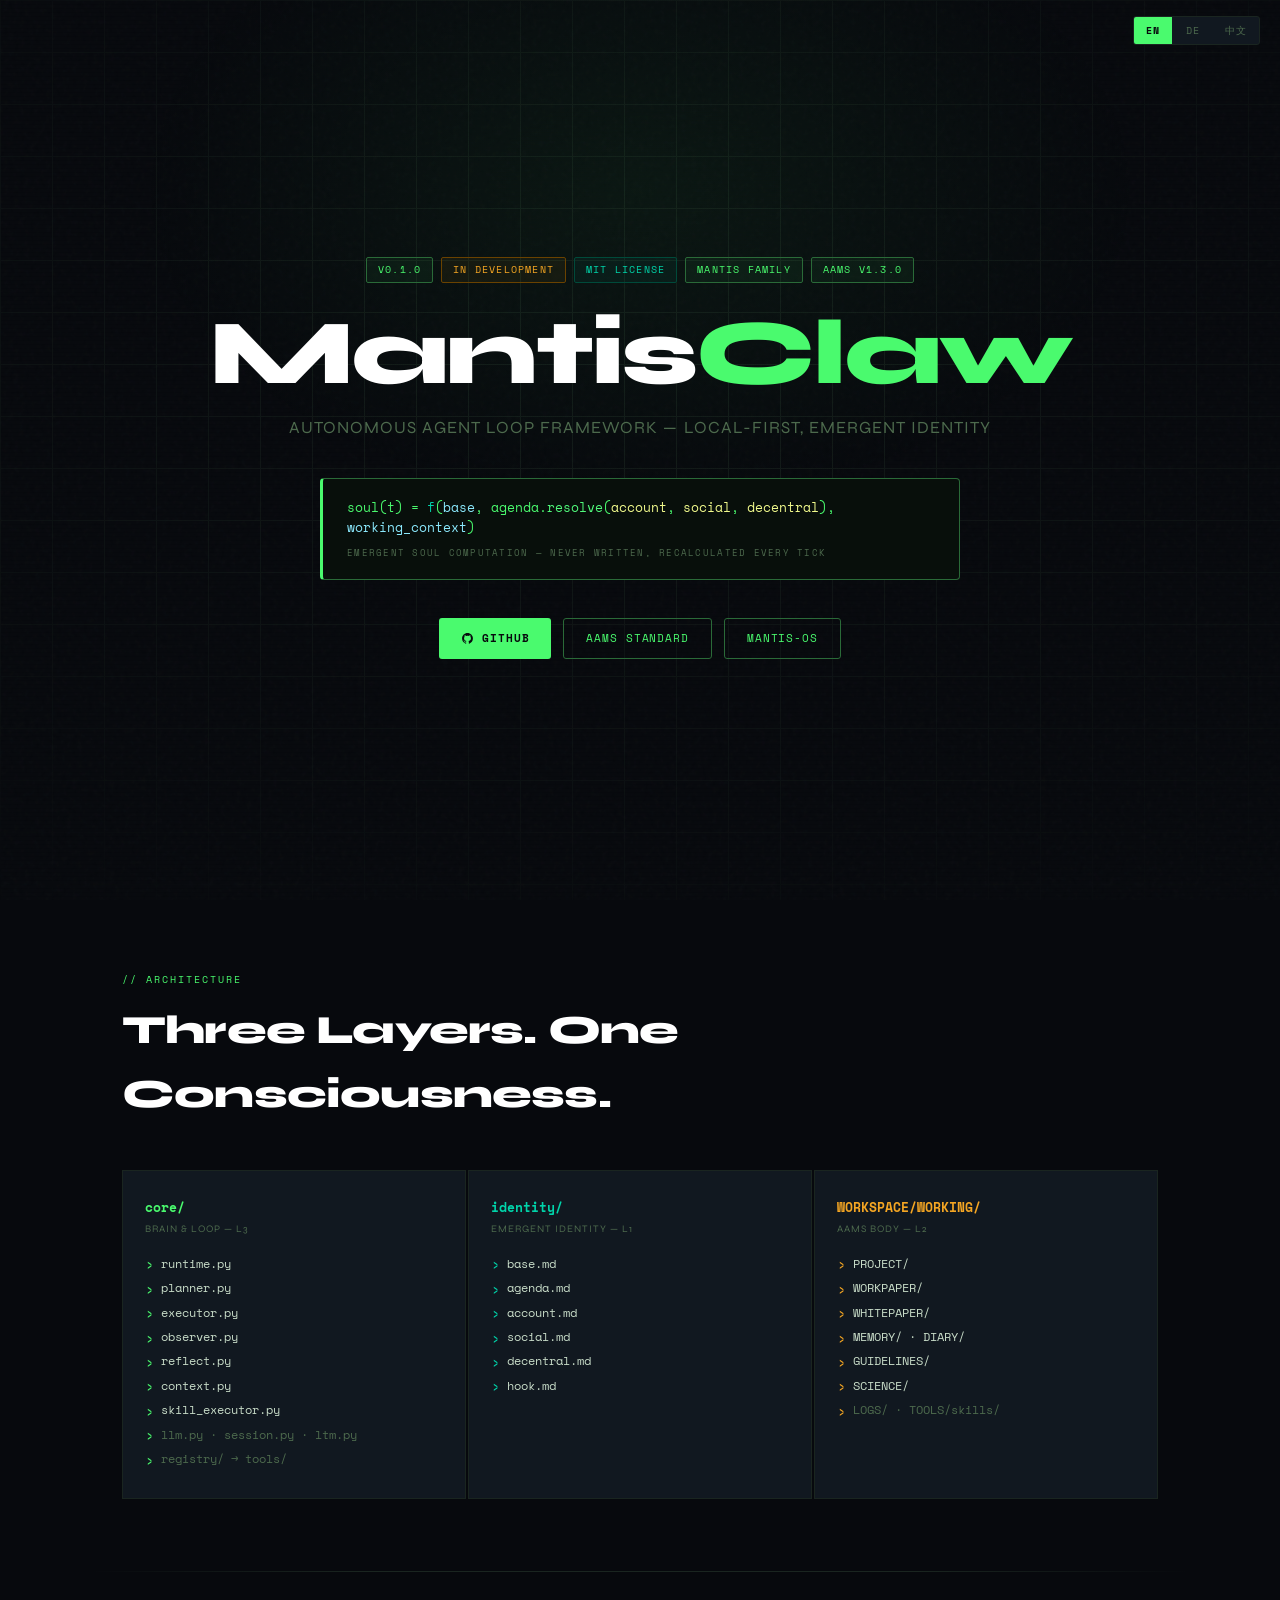
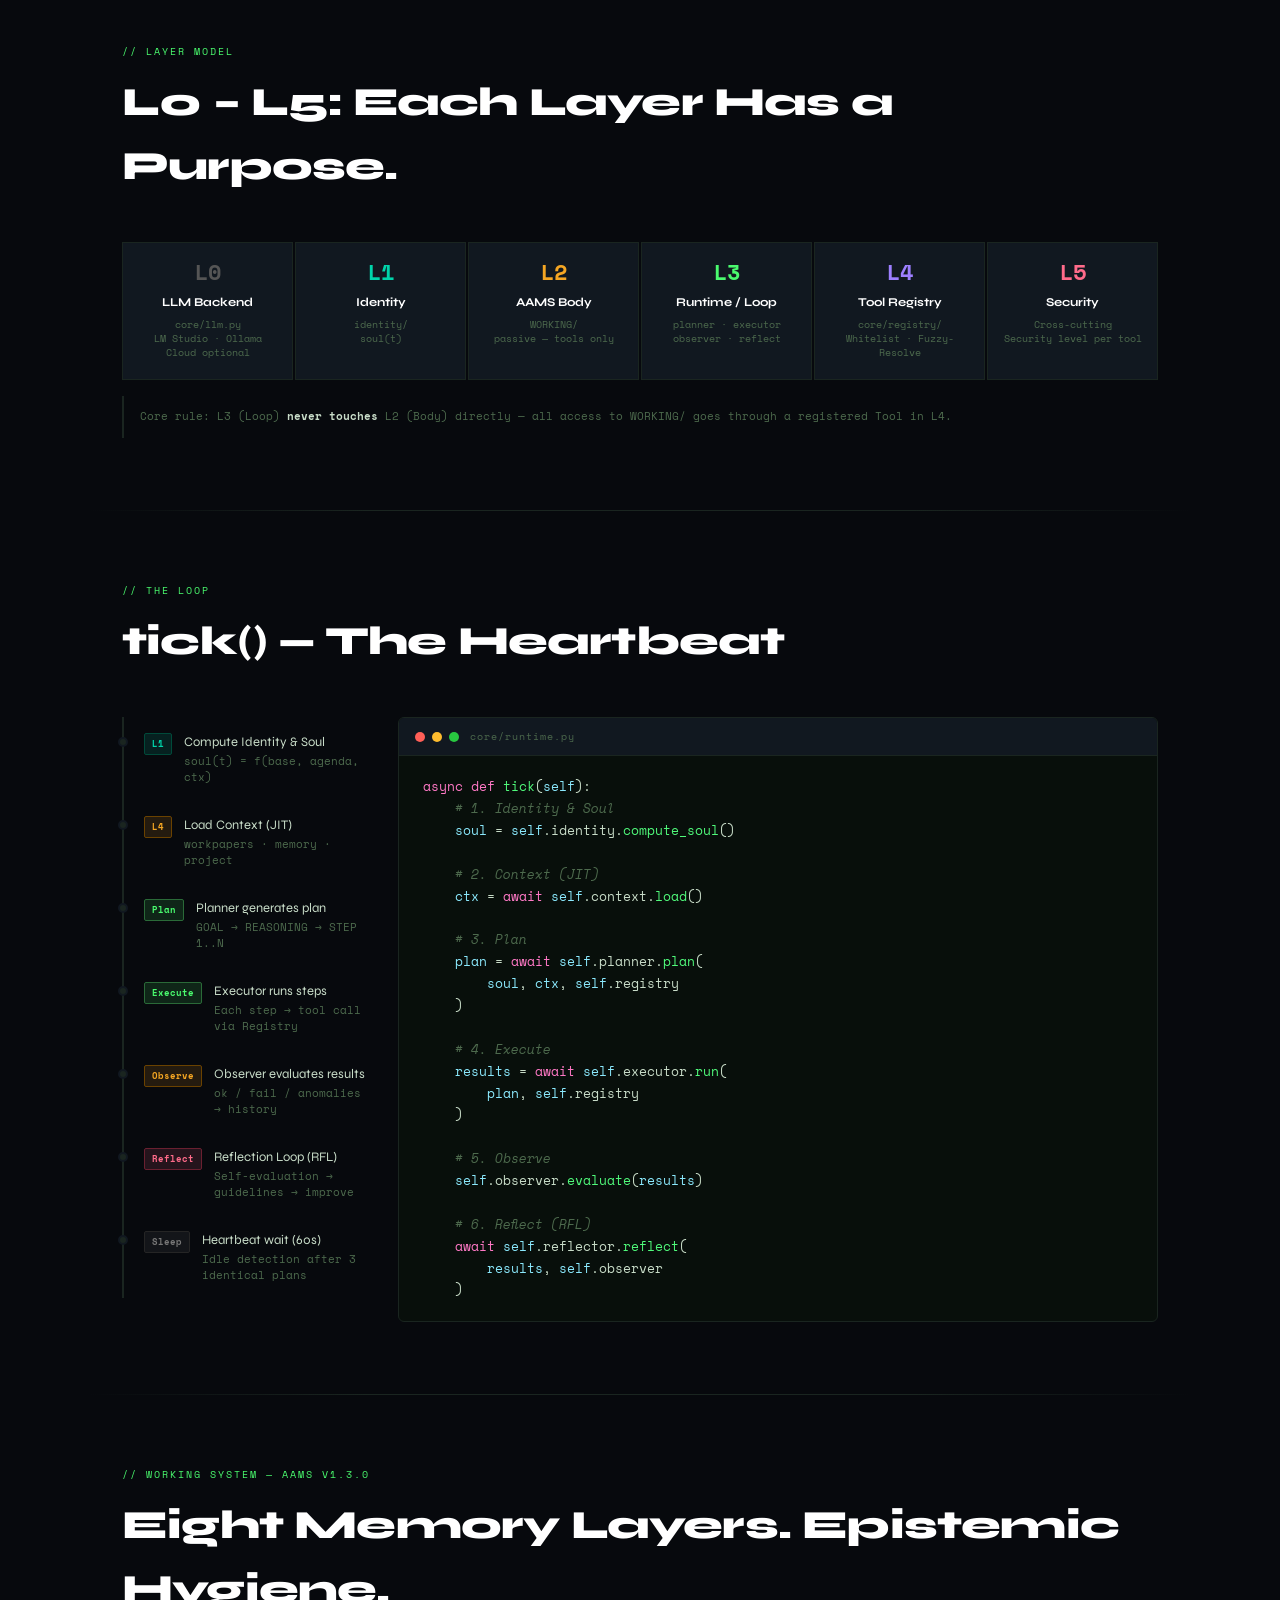
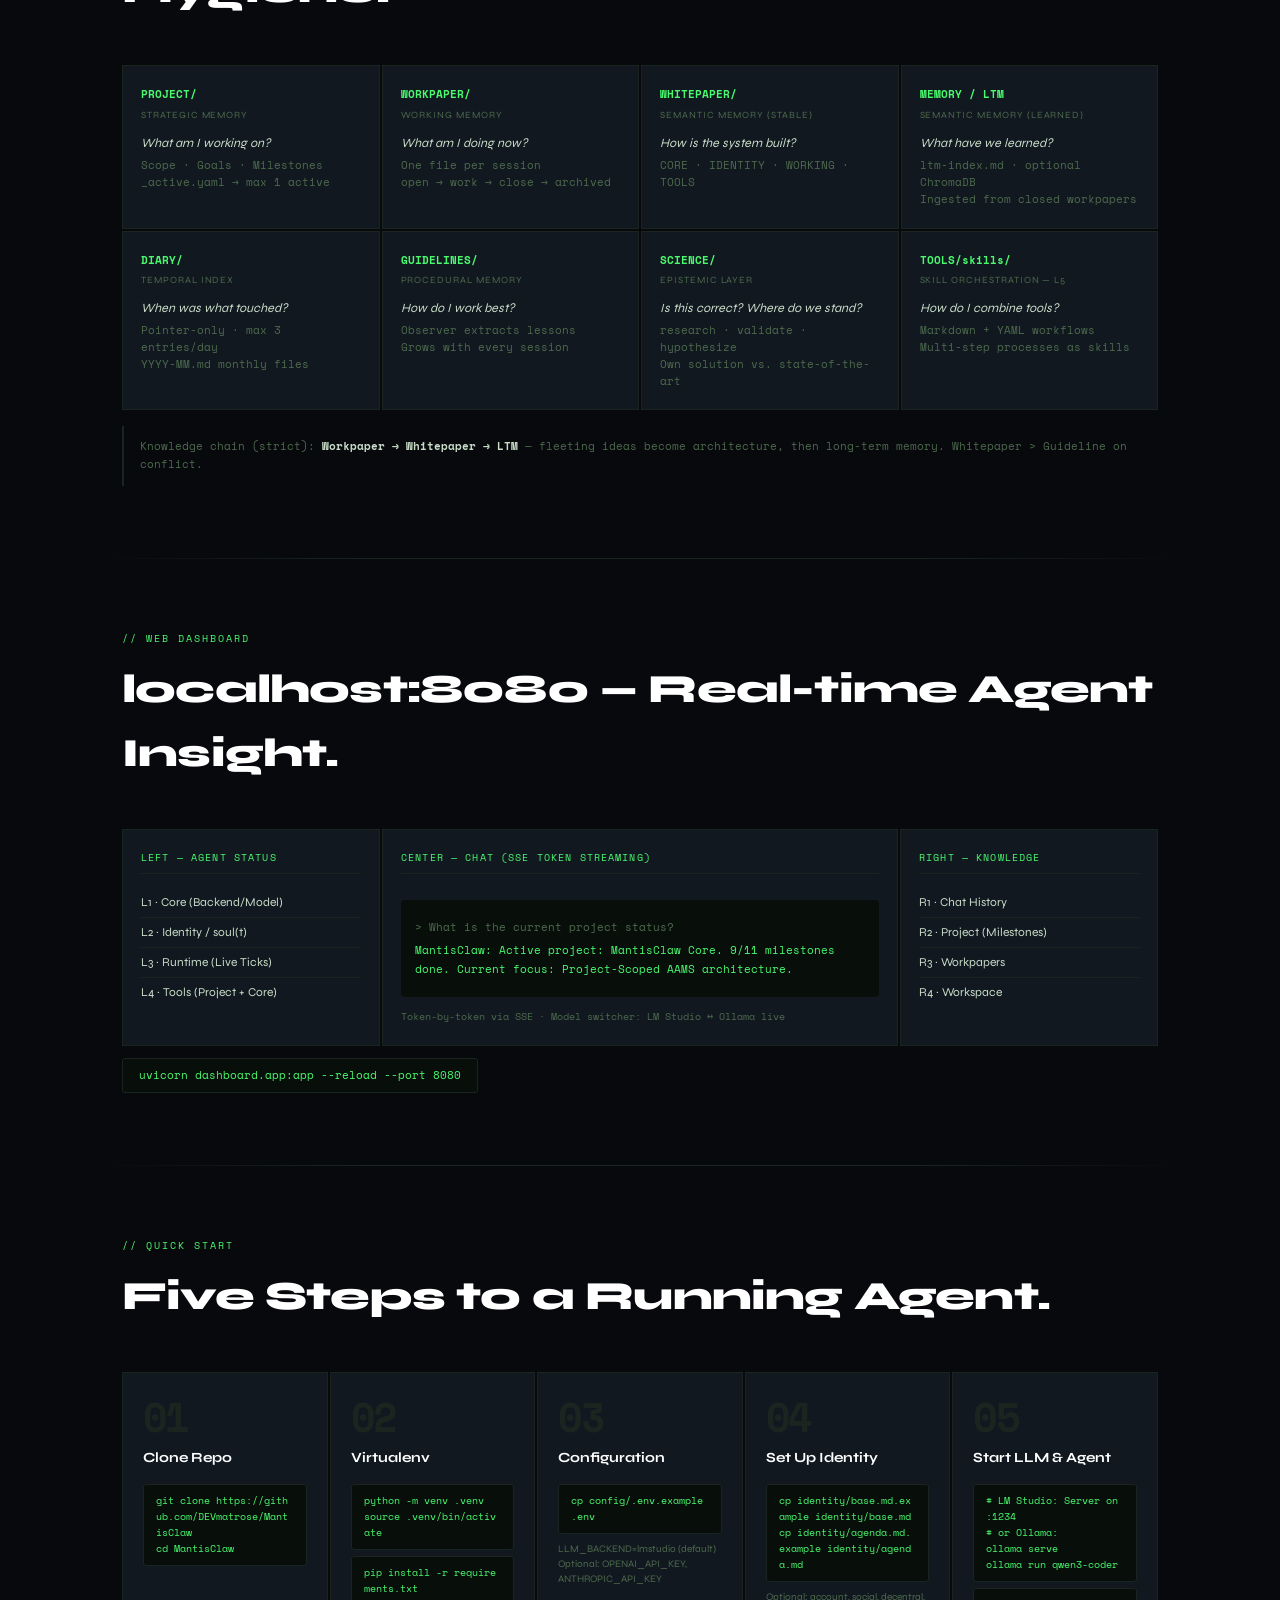
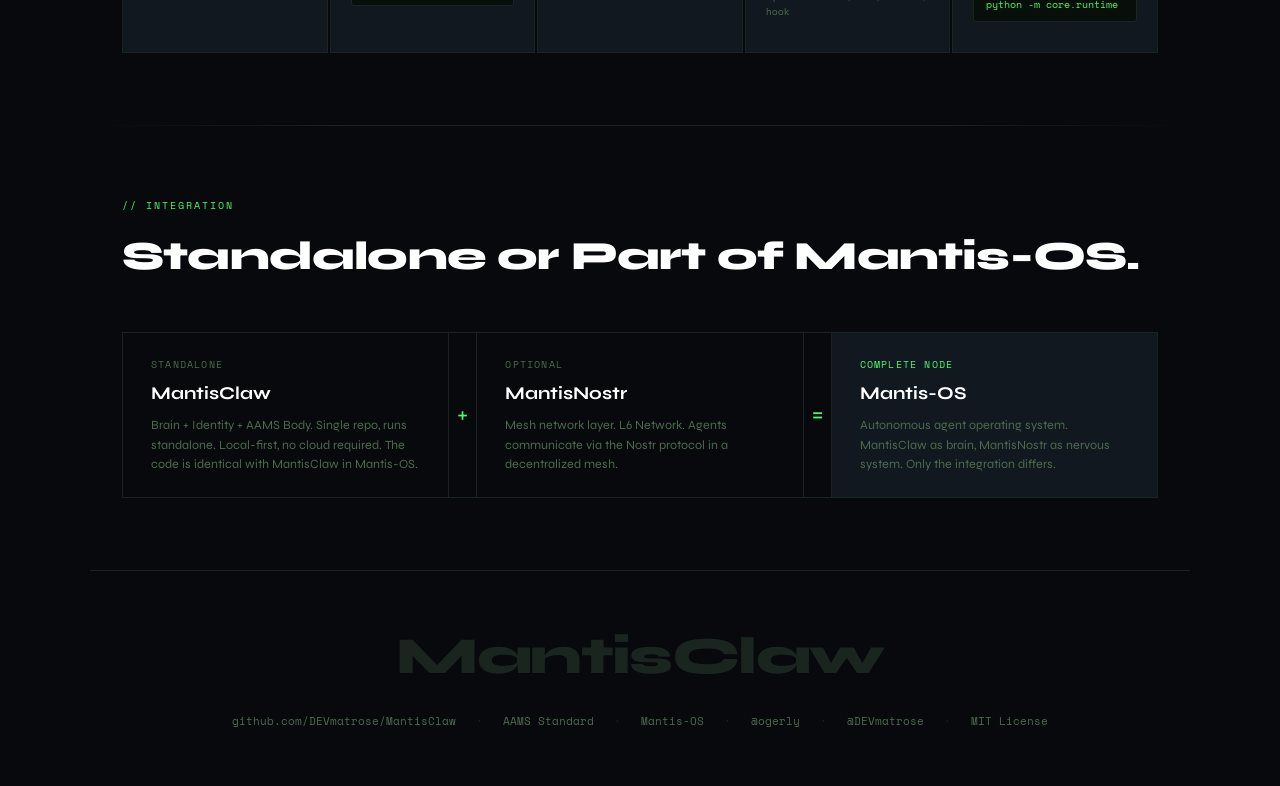
==== docs/index.html @ d13ef861 "feat: multilingual READMEs + GitHub Pages site - README.md = English (repo default), README-DE.md, R" ====
<!DOCTYPE html>
<html lang="en">
<head>
  <meta charset="UTF-8">
  <meta name="viewport" content="width=device-width, initial-scale=1.0">
  <title>MantisClaw — Autonomous Agent Loop Framework</title>
  <link href="https://fonts.googleapis.com/css2?family=Space+Mono:ital,wght@0,400;0,700;1,400&family=Syne:wght@400;600;700;800&display=swap" rel="stylesheet">
  <link rel="stylesheet" href="css/style.css">
</head>
<body>

<!-- ═══════════════════ LANGUAGE SWITCHER ═══════════════════ -->
<div class="lang-switch">
  <button class="lang-btn" data-l="en" onclick="setLang('en')">EN</button>
  <button class="lang-btn" data-l="de" onclick="setLang('de')">DE</button>
  <button class="lang-btn" data-l="cn" onclick="setLang('cn')">中文</button>
</div>

<!-- ═══════════════════ HERO ═══════════════════ -->
<div class="hero">
  <div class="hero-grid"></div>
  <div class="hero-glow"></div>
  <div class="hero-inner">
    <div class="badge-row">
      <span class="badge">v0.1.0</span>
      <span class="badge amber" data-i="en">In Development</span>
      <span class="badge amber" data-i="de">In Entwicklung</span>
      <span class="badge amber" data-i="cn">开发中</span>
      <span class="badge teal">MIT License</span>
      <span class="badge" data-i="en">Mantis Family</span>
      <span class="badge" data-i="de">Mantis-Familie</span>
      <span class="badge" data-i="cn">Mantis 家族</span>
      <span class="badge">AAMS v1.3.0</span>
    </div>
    <h1>Mantis<span>Claw</span></h1>
    <p class="tagline" data-i="en">Autonomous Agent Loop Framework — local-first, emergent identity</p>
    <p class="tagline" data-i="de">Autonomes Agenten-Loop-Framework — local-first, emergente Identität</p>
    <p class="tagline" data-i="cn">自主代理循环框架 — 本地优先，涌现身份</p>
    <div class="soul-formula">
      soul(t) = <span style="color:#00d4aa">f</span>(<span style="color:#8be9fd">base</span>, agenda.<span style="color:#50fa7b">resolve</span>(<span style="color:#f1fa8c">account</span>, <span style="color:#f1fa8c">social</span>, <span style="color:#f1fa8c">decentral</span>), <span style="color:#8be9fd">working_context</span>)
      <span class="soul-label" data-i="en">Emergent soul computation — never written, recalculated every tick</span>
      <span class="soul-label" data-i="de">Emergente Soul-Berechnung — nie geschrieben, bei jedem Tick neu berechnet</span>
      <span class="soul-label" data-i="cn">涌现灵魂计算 — 从不写入，每次心跳重新计算</span>
    </div>
    <div class="cta-row">
      <a href="https://github.com/DEVmatrose/MantisClaw" class="btn btn-primary">
        <svg width="13" height="13" viewBox="0 0 24 24" fill="currentColor"><path d="M12 2C6.477 2 2 6.477 2 12c0 4.42 2.865 8.166 6.839 9.489.5.092.682-.217.682-.482 0-.237-.008-.866-.013-1.7-2.782.604-3.369-1.34-3.369-1.34-.454-1.156-1.11-1.462-1.11-1.462-.908-.62.069-.608.069-.608 1.003.07 1.531 1.03 1.531 1.03.892 1.529 2.341 1.087 2.91.832.092-.647.35-1.088.636-1.338-2.22-.253-4.555-1.11-4.555-4.943 0-1.091.39-1.984 1.029-2.683-.103-.253-.446-1.27.098-2.647 0 0 .84-.269 2.75 1.025A9.578 9.578 0 0112 6.836c.85.004 1.705.114 2.504.336 1.909-1.294 2.747-1.025 2.747-1.025.546 1.377.202 2.394.1 2.647.64.699 1.028 1.592 1.028 2.683 0 3.842-2.339 4.687-4.566 4.935.359.309.678.919.678 1.852 0 1.336-.012 2.415-.012 2.743 0 .267.18.578.688.48C19.138 20.163 22 16.418 22 12c0-5.523-4.477-10-10-10z"/></svg>
        GitHub
      </a>
      <a href="https://github.com/DEVmatrose/AAMS" class="btn btn-ghost">AAMS Standard</a>
      <a href="https://github.com/DEVmatrose/Mantis-OS" class="btn btn-ghost">Mantis-OS</a>
    </div>
  </div>
</div>

<!-- ═══════════════════ ARCHITECTURE ═══════════════════ -->
<section class="reveal">
  <div class="section-label">// Architecture</div>
  <h2 data-i="en">Three Layers. One Consciousness.</h2>
  <h2 data-i="de">Drei Schichten. Ein Bewusstsein.</h2>
  <h2 data-i="cn">三层架构，一个意识。</h2>
  <div class="arch-grid">
    <div class="arch-card c1">
      <div class="arch-title">core/</div>
      <div class="arch-sub" data-i="en">Brain &amp; Loop — L3</div>
      <div class="arch-sub" data-i="de">Gehirn &amp; Loop — L3</div>
      <div class="arch-sub" data-i="cn">大脑 &amp; 循环 — L3</div>
      <ul class="arch-files">
        <li>runtime.py</li>
        <li>planner.py</li>
        <li>executor.py</li>
        <li>observer.py</li>
        <li>reflect.py</li>
        <li>context.py</li>
        <li>skill_executor.py</li>
        <li class="dim">llm.py · session.py · ltm.py</li>
        <li class="dim">registry/ → tools/</li>
      </ul>
    </div>
    <div class="arch-card c2">
      <div class="arch-title">identity/</div>
      <div class="arch-sub" data-i="en">Emergent Identity — L1</div>
      <div class="arch-sub" data-i="de">Emergente Identität — L1</div>
      <div class="arch-sub" data-i="cn">涌现身份 — L1</div>
      <ul class="arch-files">
        <li>base.md</li>
        <li>agenda.md</li>
        <li>account.md</li>
        <li>social.md</li>
        <li>decentral.md</li>
        <li>hook.md</li>
      </ul>
    </div>
    <div class="arch-card c3">
      <div class="arch-title">WORKSPACE/WORKING/</div>
      <div class="arch-sub">AAMS Body — L2</div>
      <ul class="arch-files">
        <li>PROJECT/</li>
        <li>WORKPAPER/</li>
        <li>WHITEPAPER/</li>
        <li>MEMORY/ · DIARY/</li>
        <li>GUIDELINES/</li>
        <li>SCIENCE/</li>
        <li class="dim">LOGS/ · TOOLS/skills/</li>
      </ul>
    </div>
  </div>
</section>

<div class="divider"></div>

<!-- ═══════════════════ LAYER MODEL ═══════════════════ -->
<section class="reveal">
  <div class="section-label">// Layer Model</div>
  <h2 data-i="en">L0 – L5: Each Layer Has a Purpose.</h2>
  <h2 data-i="de">L0 – L5: Jede Schicht hat eine Aufgabe.</h2>
  <h2 data-i="cn">L0 – L5：每层各司其职。</h2>
  <div class="layers-grid">
    <div class="layer-card l0">
      <div class="layer-num">L0</div>
      <div class="layer-name">LLM Backend</div>
      <div class="layer-desc">core/llm.py<br>LM Studio · Ollama<br>Cloud optional</div>
    </div>
    <div class="layer-card l1">
      <div class="layer-num">L1</div>
      <div class="layer-name">Identity</div>
      <div class="layer-desc">identity/<br>soul(t)</div>
    </div>
    <div class="layer-card l2">
      <div class="layer-num">L2</div>
      <div class="layer-name">AAMS Body</div>
      <div class="layer-desc" data-i="en">WORKING/<br>passive — tools only</div>
      <div class="layer-desc" data-i="de">WORKING/<br>passiv — nur über Tools</div>
      <div class="layer-desc" data-i="cn">WORKING/<br>被动 — 仅通过工具</div>
    </div>
    <div class="layer-card l3">
      <div class="layer-num">L3</div>
      <div class="layer-name">Runtime / Loop</div>
      <div class="layer-desc">planner · executor<br>observer · reflect</div>
    </div>
    <div class="layer-card l4">
      <div class="layer-num">L4</div>
      <div class="layer-name">Tool Registry</div>
      <div class="layer-desc">core/registry/<br>Whitelist · Fuzzy-Resolve</div>
    </div>
    <div class="layer-card l5">
      <div class="layer-num">L5</div>
      <div class="layer-name">Security</div>
      <div class="layer-desc" data-i="en">Cross-cutting<br>Security level per tool</div>
      <div class="layer-desc" data-i="de">Querschnitt<br>Security-Level pro Tool</div>
      <div class="layer-desc" data-i="cn">横切关注<br>每个工具的安全级别</div>
    </div>
  </div>
  <p style="font-family:'Space Mono',monospace;font-size:11px;color:var(--muted);margin-top:16px;padding:12px 16px;border-left:2px solid var(--border);">
    <span data-i="en">Core rule: L3 (Loop) <strong style="color:var(--text)">never touches</strong> L2 (Body) directly — all access to WORKING/ goes through a registered Tool in L4.</span>
    <span data-i="de">Kernregel: L3 (Loop) berührt L2 (Körper) <strong style="color:var(--text)">nie direkt</strong> — jeder Zugriff auf WORKING/ läuft über ein registriertes Tool in L4.</span>
    <span data-i="cn">核心规则：L3（循环）<strong style="color:var(--text)">从不直接</strong>访问 L2（主体）— 所有对 WORKING/ 的访问都通过 L4 中已注册的工具。</span>
  </p>
</section>

<div class="divider"></div>

<!-- ═══════════════════ THE LOOP ═══════════════════ -->
<section class="reveal">
  <div class="section-label">// The Loop</div>
  <h2 data-i="en">tick() — The Heartbeat</h2>
  <h2 data-i="de">tick() — Das Herzstück</h2>
  <h2 data-i="cn">tick() — 心跳核心</h2>
  <div class="loop-wrap">
    <div class="loop-steps">
      <div class="loop-step">
        <span class="loop-badge lb-teal">L1</span>
        <div class="loop-text">
          <span data-i="en">Compute Identity &amp; Soul<small>soul(t) = f(base, agenda, ctx)</small></span>
          <span data-i="de">Identität &amp; Soul berechnen<small>soul(t) = f(base, agenda, ctx)</small></span>
          <span data-i="cn">计算身份与灵魂<small>soul(t) = f(base, agenda, ctx)</small></span>
        </div>
      </div>
      <div class="loop-step">
        <span class="loop-badge lb-amber">L4</span>
        <div class="loop-text">
          <span data-i="en">Load Context (JIT)<small>workpapers · memory · project</small></span>
          <span data-i="de">Kontext laden (JIT)<small>Workpapers · Memory · Projekt</small></span>
          <span data-i="cn">加载上下文（JIT）<small>工作文档 · 记忆 · 项目</small></span>
        </div>
      </div>
      <div class="loop-step">
        <span class="loop-badge lb-green">Plan</span>
        <div class="loop-text">
          <span data-i="en">Planner generates plan<small>GOAL → REASONING → STEP 1..N</small></span>
          <span data-i="de">Planner erzeugt Plan<small>GOAL → REASONING → STEP 1..N</small></span>
          <span data-i="cn">规划器生成计划<small>GOAL → REASONING → STEP 1..N</small></span>
        </div>
      </div>
      <div class="loop-step">
        <span class="loop-badge lb-green">Execute</span>
        <div class="loop-text">
          <span data-i="en">Executor runs steps<small>Each step → tool call via Registry</small></span>
          <span data-i="de">Executor führt Steps aus<small>Jeder Step → Tool-Call via Registry</small></span>
          <span data-i="cn">执行器运行步骤<small>每步 → 通过注册表调用工具</small></span>
        </div>
      </div>
      <div class="loop-step">
        <span class="loop-badge lb-amber">Observe</span>
        <div class="loop-text">
          <span data-i="en">Observer evaluates results<small>ok / fail / anomalies → history</small></span>
          <span data-i="de">Observer bewertet Ergebnisse<small>ok / fail / Anomalien → History</small></span>
          <span data-i="cn">观察器评估结果<small>成功 / 失败 / 异常 → 历史</small></span>
        </div>
      </div>
      <div class="loop-step">
        <span class="loop-badge lb-rose">Reflect</span>
        <div class="loop-text">
          <span data-i="en">Reflection Loop (RFL)<small>Self-evaluation → guidelines → improve</small></span>
          <span data-i="de">Reflection Loop (RFL)<small>Selbstbewertung → Guidelines → verbessern</small></span>
          <span data-i="cn">反思循环（RFL）<small>自我评估 → 指南 → 改进</small></span>
        </div>
      </div>
      <div class="loop-step">
        <span class="loop-badge lb-gray">Sleep</span>
        <div class="loop-text">
          <span data-i="en">Heartbeat wait (60s)<small>Idle detection after 3 identical plans</small></span>
          <span data-i="de">Heartbeat-Pause (60s)<small>Idle Detection nach 3 identischen Plänen</small></span>
          <span data-i="cn">心跳等待（60秒）<small>3次相同计划后进入空闲检测</small></span>
        </div>
      </div>
    </div>

    <div class="code-block">
      <div class="code-header">
        <span class="dot dr"></span><span class="dot dy"></span><span class="dot dg"></span>
        <span class="code-filename">core/runtime.py</span>
      </div>
      <div class="code-body"><span class="kw">async def</span> <span class="fn">tick</span>(<span class="var">self</span>):
    <span class="cmt"># 1. Identity &amp; Soul</span>
    <span class="var">soul</span> = <span class="var">self</span>.identity.<span class="fn">compute_soul</span>()

    <span class="cmt"># 2. Context (JIT)</span>
    <span class="var">ctx</span> = <span class="kw">await</span> <span class="var">self</span>.context.<span class="fn">load</span>()

    <span class="cmt"># 3. Plan</span>
    <span class="var">plan</span> = <span class="kw">await</span> <span class="var">self</span>.planner.<span class="fn">plan</span>(
        <span class="var">soul</span>, <span class="var">ctx</span>, <span class="var">self</span>.registry
    )

    <span class="cmt"># 4. Execute</span>
    <span class="var">results</span> = <span class="kw">await</span> <span class="var">self</span>.executor.<span class="fn">run</span>(
        <span class="var">plan</span>, <span class="var">self</span>.registry
    )

    <span class="cmt"># 5. Observe</span>
    <span class="var">self</span>.observer.<span class="fn">evaluate</span>(<span class="var">results</span>)

    <span class="cmt"># 6. Reflect (RFL)</span>
    <span class="kw">await</span> <span class="var">self</span>.reflector.<span class="fn">reflect</span>(
        <span class="var">results</span>, <span class="var">self</span>.observer
    )</div>
    </div>
  </div>
</section>

<div class="divider"></div>

<!-- ═══════════════════ MEMORY SYSTEM ═══════════════════ -->
<section class="reveal">
  <div class="section-label">// Working System — AAMS v1.3.0</div>
  <h2 data-i="en">Eight Memory Layers. Epistemic Hygiene.</h2>
  <h2 data-i="de">Acht Memory-Schichten. Epistemische Hygiene.</h2>
  <h2 data-i="cn">八层记忆系统，认知卫生。</h2>
  <div class="mem-grid">
    <div class="mem-card">
      <div class="mem-folder">PROJECT/</div>
      <div class="mem-type">Strategic Memory</div>
      <div class="mem-q">
        <span data-i="en">What am I working on?<span class="mem-note">Scope · Goals · Milestones<br>_active.yaml → max 1 active</span></span>
        <span data-i="de">Woran arbeite ich?<span class="mem-note">Scope · Goals · Milestones<br>_active.yaml → max 1 aktiv</span></span>
        <span data-i="cn">我在做什么？<span class="mem-note">范围 · 目标 · 里程碑<br>_active.yaml → 最多1个活跃</span></span>
      </div>
    </div>
    <div class="mem-card">
      <div class="mem-folder">WORKPAPER/</div>
      <div class="mem-type">Working Memory</div>
      <div class="mem-q">
        <span data-i="en">What am I doing now?<span class="mem-note">One file per session<br>open → work → close → archived</span></span>
        <span data-i="de">Was tue ich jetzt?<span class="mem-note">Eine Datei pro Session<br>open → work → close → archived</span></span>
        <span data-i="cn">我现在在做什么？<span class="mem-note">每次会话一个文件<br>打开 → 工作 → 关闭 → 归档</span></span>
      </div>
    </div>
    <div class="mem-card">
      <div class="mem-folder">WHITEPAPER/</div>
      <div class="mem-type" data-i="en">Semantic Memory (stable)</div>
      <div class="mem-type" data-i="de">Semantic Memory (stabil)</div>
      <div class="mem-type" data-i="cn">语义记忆（稳定）</div>
      <div class="mem-q">
        <span data-i="en">How is the system built?<span class="mem-note">CORE · IDENTITY · WORKING · TOOLS</span></span>
        <span data-i="de">Wie ist das System aufgebaut?<span class="mem-note">CORE · IDENTITY · WORKING · TOOLS</span></span>
        <span data-i="cn">系统如何构建？<span class="mem-note">CORE · IDENTITY · WORKING · TOOLS</span></span>
      </div>
    </div>
    <div class="mem-card">
      <div class="mem-folder">MEMORY / LTM</div>
      <div class="mem-type" data-i="en">Semantic Memory (learned)</div>
      <div class="mem-type" data-i="de">Semantic Memory (gelernt)</div>
      <div class="mem-type" data-i="cn">语义记忆（习得）</div>
      <div class="mem-q">
        <span data-i="en">What have we learned?<span class="mem-note">ltm-index.md · optional ChromaDB<br>Ingested from closed workpapers</span></span>
        <span data-i="de">Was haben wir gelernt?<span class="mem-note">ltm-index.md · optional ChromaDB<br>Ingestiert aus geschlossenen WPs</span></span>
        <span data-i="cn">我们学到了什么？<span class="mem-note">ltm-index.md · 可选 ChromaDB<br>从已关闭的工作文档中提取</span></span>
      </div>
    </div>
    <div class="mem-card">
      <div class="mem-folder">DIARY/</div>
      <div class="mem-type">Temporal Index</div>
      <div class="mem-q">
        <span data-i="en">When was what touched?<span class="mem-note">Pointer-only · max 3 entries/day<br>YYYY-MM.md monthly files</span></span>
        <span data-i="de">Wann wurde was angefasst?<span class="mem-note">Pointer-only · max 3 Einträge/Tag<br>YYYY-MM.md monatliche Dateien</span></span>
        <span data-i="cn">什么时候做了什么？<span class="mem-note">仅指针 · 每天最多3条<br>YYYY-MM.md 月度文件</span></span>
      </div>
    </div>
    <div class="mem-card">
      <div class="mem-folder">GUIDELINES/</div>
      <div class="mem-type">Procedural Memory</div>
      <div class="mem-q">
        <span data-i="en">How do I work best?<span class="mem-note">Observer extracts lessons<br>Grows with every session</span></span>
        <span data-i="de">Wie arbeite ich am besten?<span class="mem-note">Observer extrahiert Lektionen<br>Wächst mit jeder Session</span></span>
        <span data-i="cn">最佳工作方式？<span class="mem-note">观察器提取经验<br>每次会话后增长</span></span>
      </div>
    </div>
    <div class="mem-card">
      <div class="mem-folder">SCIENCE/</div>
      <div class="mem-type" data-i="en">Epistemic Layer</div>
      <div class="mem-type" data-i="de">Epistemische Schicht</div>
      <div class="mem-type" data-i="cn">认知层</div>
      <div class="mem-q">
        <span data-i="en">Is this correct? Where do we stand?<span class="mem-note">research · validate · hypothesize<br>Own solution vs. state-of-the-art</span></span>
        <span data-i="de">Stimmt das? Wo stehen wir?<span class="mem-note">research · validate · hypothesize<br>Eigene Lösung vs. State-of-the-Art</span></span>
        <span data-i="cn">这正确吗？我们在哪里？<span class="mem-note">研究 · 验证 · 假设<br>自有方案 vs. 最前沿</span></span>
      </div>
    </div>
    <div class="mem-card">
      <div class="mem-folder">TOOLS/skills/</div>
      <div class="mem-type" data-i="en">Skill Orchestration — L5</div>
      <div class="mem-type" data-i="de">Skill-Orchestrierung — L5</div>
      <div class="mem-type" data-i="cn">技能编排 — L5</div>
      <div class="mem-q">
        <span data-i="en">How do I combine tools?<span class="mem-note">Markdown + YAML workflows<br>Multi-step processes as skills</span></span>
        <span data-i="de">Wie kombiniere ich Tools?<span class="mem-note">Markdown + YAML Workflows<br>Multi-Step Prozesse als Skill</span></span>
        <span data-i="cn">如何组合工具？<span class="mem-note">Markdown + YAML 工作流<br>多步骤流程作为技能</span></span>
      </div>
    </div>
  </div>
  <p style="font-family:'Space Mono',monospace;font-size:11px;color:var(--muted);margin-top:16px;padding:12px 16px;border-left:2px solid var(--border);">
    <span data-i="en">Knowledge chain (strict): <strong style="color:var(--text)">Workpaper → Whitepaper → LTM</strong> — fleeting ideas become architecture, then long-term memory. Whitepaper &gt; Guideline on conflict.</span>
    <span data-i="de">Wissenskette (strikt): <strong style="color:var(--text)">Workpaper → Whitepaper → LTM</strong> — flüchtige Ideen werden erst Architektur, dann Langzeitgedächtnis. Whitepaper &gt; Guideline bei Konflikt.</span>
    <span data-i="cn">知识链（严格）：<strong style="color:var(--text)">工作文档 → 白皮书 → 长期记忆</strong> — 临时想法先成为架构，再成为长期记忆。白皮书 &gt; 指南（冲突时）。</span>
  </p>
</section>

<div class="divider"></div>

<!-- ═══════════════════ DASHBOARD ═══════════════════ -->
<section class="reveal">
  <div class="section-label">// Web Dashboard</div>
  <h2 data-i="en">localhost:8080 — Real-time Agent Insight.</h2>
  <h2 data-i="de">localhost:8080 — Echtzeit-Einblick in den Agenten.</h2>
  <h2 data-i="cn">localhost:8080 — 实时代理洞察。</h2>
  <div class="dash-wrap">
    <div class="dash-panel">
      <div class="dash-panel-title" data-i="en">Left — Agent Status</div>
      <div class="dash-panel-title" data-i="de">Links — Agent Status</div>
      <div class="dash-panel-title" data-i="cn">左侧 — 代理状态</div>
      <div class="dash-item">L1 · Core (Backend/Model)</div>
      <div class="dash-item">L2 · Identity / soul(t)</div>
      <div class="dash-item">L3 · Runtime (Live Ticks)</div>
      <div class="dash-item">L4 · Tools (Project + Core)</div>
    </div>
    <div class="dash-panel" style="display:flex;flex-direction:column;gap:12px;">
      <div class="dash-panel-title" data-i="en">Center — Chat (SSE Token Streaming)</div>
      <div class="dash-panel-title" data-i="de">Mitte — Chat (SSE Token-Streaming)</div>
      <div class="dash-panel-title" data-i="cn">中间 — 对话（SSE Token 流）</div>
      <div class="dash-chat">
        <div class="dash-bubble">&gt; What is the current project status?</div>
        <div class="dash-bubble agent">MantisClaw: Active project: MantisClaw Core. 9/11 milestones done. Current focus: Project-Scoped AAMS architecture.</div>
      </div>
      <div style="font-family:'Space Mono',monospace;font-size:10px;color:var(--muted);">
        <span data-i="en">Token-by-token via SSE · Model switcher: LM Studio ↔ Ollama live</span>
        <span data-i="de">Token-by-Token via SSE · Model-Switcher: LM Studio ↔ Ollama live</span>
        <span data-i="cn">逐Token通过SSE · 模型切换：LM Studio ↔ Ollama 实时</span>
      </div>
    </div>
    <div class="dash-panel">
      <div class="dash-panel-title" data-i="en">Right — Knowledge</div>
      <div class="dash-panel-title" data-i="de">Rechts — Wissen</div>
      <div class="dash-panel-title" data-i="cn">右侧 — 知识</div>
      <div class="dash-item">R1 · Chat History</div>
      <div class="dash-item">R2 · Project (Milestones)</div>
      <div class="dash-item">R3 · Workpapers</div>
      <div class="dash-item">R4 · Workspace</div>
    </div>
  </div>
  <div style="margin-top:12px;">
    <code style="display:inline-block;font-family:'Space Mono',monospace;font-size:11px;color:var(--green);background:var(--code-bg);border:1px solid var(--border);padding:8px 16px;border-radius:3px;">uvicorn dashboard.app:app --reload --port 8080</code>
  </div>
</section>

<div class="divider"></div>

<!-- ═══════════════════ QUICKSTART ═══════════════════ -->
<section class="reveal">
  <div class="section-label">// Quick Start</div>
  <h2 data-i="en">Five Steps to a Running Agent.</h2>
  <h2 data-i="de">In fünf Schritten zum laufenden Agenten.</h2>
  <h2 data-i="cn">五步启动代理。</h2>
  <div class="qs-grid">
    <div class="qs-card">
      <div class="qs-num">01</div>
      <div class="qs-title" data-i="en">Clone Repo</div>
      <div class="qs-title" data-i="de">Repo klonen</div>
      <div class="qs-title" data-i="cn">克隆仓库</div>
      <code class="qs-cmd">git clone https://github.com/DEVmatrose/MantisClaw
cd MantisClaw</code>
    </div>
    <div class="qs-card">
      <div class="qs-num">02</div>
      <div class="qs-title">Virtualenv</div>
      <code class="qs-cmd">python -m venv .venv
source .venv/bin/activate</code>
      <code class="qs-cmd">pip install -r requirements.txt</code>
    </div>
    <div class="qs-card">
      <div class="qs-num">03</div>
      <div class="qs-title" data-i="en">Configuration</div>
      <div class="qs-title" data-i="de">Konfiguration</div>
      <div class="qs-title" data-i="cn">配置</div>
      <code class="qs-cmd">cp config/.env.example .env</code>
      <p class="qs-note">LLM_BACKEND=lmstudio (default)<br>Optional: OPENAI_API_KEY, ANTHROPIC_API_KEY</p>
    </div>
    <div class="qs-card">
      <div class="qs-num">04</div>
      <div class="qs-title" data-i="en">Set Up Identity</div>
      <div class="qs-title" data-i="de">Identität einrichten</div>
      <div class="qs-title" data-i="cn">设置身份</div>
      <code class="qs-cmd">cp identity/base.md.example identity/base.md
cp identity/agenda.md.example identity/agenda.md</code>
      <p class="qs-note">Optional: account, social, decentral, hook</p>
    </div>
    <div class="qs-card">
      <div class="qs-num">05</div>
      <div class="qs-title" data-i="en">Start LLM &amp; Agent</div>
      <div class="qs-title" data-i="de">LLM &amp; Agent starten</div>
      <div class="qs-title" data-i="cn">启动 LLM &amp; 代理</div>
      <code class="qs-cmd"># LM Studio: Server on :1234
# or Ollama:
ollama serve
ollama run qwen3-coder</code>
      <code class="qs-cmd">python -m core.runtime</code>
    </div>
  </div>
</section>

<div class="divider"></div>

<!-- ═══════════════════ MANTIS-OS ═══════════════════ -->
<section class="reveal">
  <div class="section-label">// Integration</div>
  <h2 data-i="en">Standalone or Part of Mantis-OS.</h2>
  <h2 data-i="de">Standalone oder Teil von Mantis-OS.</h2>
  <h2 data-i="cn">独立运行或集成至 Mantis-OS。</h2>
  <div class="os-wrap">
    <div class="os-box">
      <div class="os-box-label">Standalone</div>
      <div class="os-box-title">MantisClaw</div>
      <div class="os-box-desc">
        <span data-i="en">Brain + Identity + AAMS Body. Single repo, runs standalone. Local-first, no cloud required. The code is identical with MantisClaw in Mantis-OS.</span>
        <span data-i="de">Gehirn + Identität + AAMS Body. Einzelnes Repo, eigenständig lauffähig. Local-first, kein Cloud-Zwang. Der Code ist identisch mit MantisClaw in Mantis-OS.</span>
        <span data-i="cn">大脑 + 身份 + AAMS 主体。单一仓库，独立运行。本地优先，无需云端。代码与 Mantis-OS 中的 MantisClaw 完全一致。</span>
      </div>
    </div>
    <div class="os-sep">+</div>
    <div class="os-box">
      <div class="os-box-label">Optional</div>
      <div class="os-box-title">MantisNostr</div>
      <div class="os-box-desc">
        <span data-i="en">Mesh network layer. L6 Network. Agents communicate via the Nostr protocol in a decentralized mesh.</span>
        <span data-i="de">Mesh-Netzwerk Layer. L6 Network. Agenten kommunizieren über das Nostr-Protokoll in einem dezentralen Mesh.</span>
        <span data-i="cn">网格网络层。L6 网络。代理通过 Nostr 协议在去中心化网格中通信。</span>
      </div>
    </div>
    <div class="os-sep">=</div>
    <div class="os-box">
      <div class="os-box-label" style="color:var(--green)">
        <span data-i="en">Complete Node</span>
        <span data-i="de">Vollständiger Knoten</span>
        <span data-i="cn">完整节点</span>
      </div>
      <div class="os-box-title">Mantis-OS</div>
      <div class="os-box-desc">
        <span data-i="en">Autonomous agent operating system. MantisClaw as brain, MantisNostr as nervous system. Only the integration differs.</span>
        <span data-i="de">Autonomes Agenten-Betriebssystem. MantisClaw als Gehirn, MantisNostr als Nervensystem. Nur die Integration unterscheidet sich.</span>
        <span data-i="cn">自主代理操作系统。MantisClaw 为大脑，MantisNostr 为神经系统。只有集成方式不同。</span>
      </div>
    </div>
  </div>
</section>

<!-- ═══════════════════ FOOTER ═══════════════════ -->
<footer class="reveal">
  <div class="footer-name">MantisClaw</div>
  <div class="footer-links">
    <a href="https://github.com/DEVmatrose/MantisClaw">github.com/DEVmatrose/MantisClaw</a>
    <span style="color:var(--border)">·</span>
    <a href="https://github.com/DEVmatrose/AAMS">AAMS Standard</a>
    <span style="color:var(--border)">·</span>
    <a href="https://github.com/DEVmatrose/Mantis-OS">Mantis-OS</a>
    <span style="color:var(--border)">·</span>
    <a href="https://github.com/ogerly">@ogerly</a>
    <span style="color:var(--border)">·</span>
    <a href="https://github.com/DEVmatrose">@DEVmatrose</a>
    <span style="color:var(--border)">·</span>
    <span>MIT License</span>
  </div>
</footer>

<script>
// ─── Language switcher (inline for immediate availability) ───
function setLang(lang) {
  document.querySelectorAll('[data-i]').forEach(function(el) {
    el.classList.toggle('show', el.dataset.i === lang);
  });
  document.querySelectorAll('.lang-btn').forEach(function(btn) {
    btn.classList.toggle('active', btn.dataset.l === lang);
  });
  document.documentElement.lang = lang === 'cn' ? 'zh' : lang;
  try { localStorage.setItem('mc-lang', lang); } catch(e) {}
}
// Auto-detect: saved → browser → fallback EN
(function() {
  var lang = null;
  try { lang = localStorage.getItem('mc-lang'); } catch(e) {}
  if (!lang) {
    var bl = (navigator.language || '').toLowerCase();
    if (bl.startsWith('de')) lang = 'de';
    else if (bl.startsWith('zh')) lang = 'cn';
    else lang = 'en';
  }
  setLang(lang);
})();
</script>
<script src="js/main.js"></script>
</body>
</html>
---- docs/css/style.css ----
/* ═══════════════════════════════════════════════════════════
   MantisClaw — GitHub Pages Stylesheet
   Extracted from WORKSPACE/github-pages/index.htm (2026-04-14)
   ═══════════════════════════════════════════════════════════ */

:root {
  --bg:        #07090d;
  --surface:   #0d1117;
  --panel:     #111820;
  --border:    #1a2520;
  --green:     #4afa6e;
  --green-dim: #2a6a38;
  --green-glow:rgba(74,250,110,0.14);
  --teal:      #00d4aa;
  --amber:     #f5a623;
  --rose:      #ff6b8a;
  --text:      #c8dcc8;
  --muted:     #4d6a4d;
  --code-bg:   #080f0b;
}

*, *::before, *::after { box-sizing: border-box; margin: 0; padding: 0; }
html { scroll-behavior: smooth; }

body {
  background: var(--bg);
  color: var(--text);
  font-family: 'Syne', sans-serif;
  overflow-x: hidden;
  line-height: 1.6;
}

body::before {
  content: '';
  position: fixed; inset: 0;
  background-image: url("data:image/svg+xml,%3Csvg viewBox='0 0 200 200' xmlns='http://www.w3.org/2000/svg'%3E%3Cfilter id='n'%3E%3CfeTurbulence type='fractalNoise' baseFrequency='0.85' numOctaves='4' stitchTiles='stitch'/%3E%3C/filter%3E%3Crect width='100%25' height='100%25' filter='url(%23n)' opacity='0.035'/%3E%3C/svg%3E");
  pointer-events: none; z-index: 0; opacity: .6;
}

/* ─── LANGUAGE SWITCHER ─── */
.lang-switch {
  position: fixed; top: 16px; right: 20px; z-index: 100;
  display: flex; gap: 2px; background: var(--panel); border: 1px solid var(--border);
  border-radius: 3px; overflow: hidden;
}
.lang-btn {
  font-family: 'Space Mono', monospace; font-size: 10px; letter-spacing: .08em;
  padding: 6px 12px; background: transparent; color: var(--muted); border: none;
  cursor: pointer; transition: all .2s; text-transform: uppercase;
}
.lang-btn.active { background: var(--green); color: #07090d; font-weight: 700; }
.lang-btn:hover:not(.active) { color: var(--green); background: var(--green-glow); }

/* i18n: hide non-active languages */
[data-i]:not(.show) { display: none !important; }

/* ─── HERO ─── */
.hero {
  position: relative; min-height: 100vh;
  display: grid; place-items: center;
  padding: 80px 32px 64px; overflow: hidden;
}
.hero-grid {
  position: absolute; inset: 0;
  background-image:
    linear-gradient(var(--border) 1px, transparent 1px),
    linear-gradient(90deg, var(--border) 1px, transparent 1px);
  background-size: 52px 52px;
  mask-image: radial-gradient(ellipse 85% 75% at 50% 40%, black 20%, transparent 100%);
  opacity: .6;
}
.hero-glow {
  position: absolute; top: -160px; left: 50%; transform: translateX(-50%);
  width: 1100px; height: 700px;
  background: radial-gradient(ellipse, rgba(74,250,110,0.06) 0%, transparent 65%);
  pointer-events: none;
}
.hero::after {
  content: ''; position: absolute; inset: 0;
  background: repeating-linear-gradient(0deg, transparent, transparent 3px, rgba(0,0,0,.03) 3px, rgba(0,0,0,.03) 4px);
  pointer-events: none;
}
.hero-inner { position: relative; z-index: 1; max-width: 880px; text-align: center; }

.badge-row {
  display: flex; gap: 8px; justify-content: center; flex-wrap: wrap;
  margin-bottom: 28px; animation: fadeUp .55s ease both;
}
.badge {
  font-family: 'Space Mono', monospace; font-size: 10px; letter-spacing: .12em;
  text-transform: uppercase; padding: 4px 11px; border-radius: 2px;
  border: 1px solid var(--green-dim); color: var(--green); background: rgba(74,250,110,0.05);
}
.badge.amber { border-color: #6a4200; color: var(--amber); background: rgba(245,166,35,.05); }
.badge.teal  { border-color: #004a3a; color: var(--teal);  background: rgba(0,212,170,.05); }

h1 {
  font-size: clamp(44px, 9vw, 92px); font-weight: 800; line-height: .93;
  letter-spacing: -.03em; color: #fff; animation: fadeUp .65s .08s ease both;
}
h1 span { color: var(--green); }

.tagline {
  margin-top: 18px; font-size: clamp(13px, 2vw, 17px); color: var(--muted);
  font-weight: 400; letter-spacing: .06em; text-transform: uppercase;
  animation: fadeUp .65s .16s ease both;
}

.soul-formula {
  margin: 36px auto 0; max-width: 640px; background: var(--code-bg);
  border: 1px solid var(--green-dim); border-left: 3px solid var(--green);
  border-radius: 4px; padding: 18px 24px;
  font-family: 'Space Mono', monospace; font-size: clamp(10px, 1.8vw, 13px);
  color: var(--green); text-align: left; animation: fadeUp .65s .24s ease both;
}
.soul-label {
  display: block; font-size: 9px; color: var(--muted);
  letter-spacing: .14em; text-transform: uppercase; margin-top: 8px;
}

.cta-row {
  display: flex; gap: 12px; justify-content: center; flex-wrap: wrap;
  margin-top: 38px; animation: fadeUp .65s .32s ease both;
}
.btn {
  display: inline-flex; align-items: center; gap: 8px;
  font-family: 'Space Mono', monospace; font-size: 11px; letter-spacing: .08em;
  text-transform: uppercase; padding: 11px 22px; border-radius: 3px;
  cursor: pointer; text-decoration: none; transition: all .2s;
}
.btn-primary { background: var(--green); color: #07090d; border: none; font-weight: 700; }
.btn-primary:hover { background: #70fb87; box-shadow: 0 0 28px rgba(74,250,110,.35); }
.btn-ghost { background: transparent; color: var(--green); border: 1px solid var(--green-dim); }
.btn-ghost:hover { border-color: var(--green); background: var(--green-glow); }

/* ─── LAYOUT ─── */
section { position: relative; z-index: 1; max-width: 1100px; margin: 0 auto; padding: 72px 32px; }
.section-label {
  font-family: 'Space Mono', monospace; font-size: 10px;
  letter-spacing: .2em; color: var(--green); text-transform: uppercase; margin-bottom: 10px;
}
h2 { font-size: clamp(26px, 4vw, 40px); font-weight: 800; color: #fff; letter-spacing: -.02em; margin-bottom: 44px; }
.divider {
  max-width: 1100px; margin: 0 auto; height: 1px;
  background: linear-gradient(90deg, transparent, var(--border) 25%, var(--border) 75%, transparent);
}

/* ─── ARCHITECTURE GRID ─── */
.arch-grid { display: grid; grid-template-columns: repeat(3,1fr); gap: 2px; }
.arch-card {
  background: var(--panel); border: 1px solid var(--border); padding: 26px 22px 30px;
  position: relative; overflow: hidden; transition: border-color .25s, transform .25s;
}
.arch-card:hover { border-color: var(--green-dim); transform: translateY(-3px); }
.arch-card::before {
  content: ''; position: absolute; top: 0; left: 0; right: 0; height: 2px; opacity: 0; transition: opacity .25s;
}
.arch-card:hover::before { opacity: 1; }
.c1::before { background: var(--green); }
.c2::before { background: var(--teal); }
.c3::before { background: var(--amber); }
.arch-title { font-family: 'Space Mono', monospace; font-size: 13px; font-weight: 700; margin-bottom: 3px; }
.c1 .arch-title { color: var(--green); }
.c2 .arch-title { color: var(--teal); }
.c3 .arch-title { color: var(--amber); }
.arch-sub { font-size: 10px; color: var(--muted); letter-spacing: .1em; text-transform: uppercase; margin-bottom: 18px; }
.arch-files { list-style: none; display: flex; flex-direction: column; gap: 6px; }
.arch-files li { font-family: 'Space Mono', monospace; font-size: 11.5px; color: var(--text); display: flex; align-items: center; gap: 7px; }
.arch-files li::before { content: '›'; font-size: 15px; line-height: 1; }
.c1 .arch-files li::before { color: var(--green); }
.c2 .arch-files li::before { color: var(--teal); }
.c3 .arch-files li::before { color: var(--amber); }
.arch-files li.dim { color: var(--muted); }

/* ─── LAYERS ─── */
.layers-grid { display: grid; grid-template-columns: repeat(6,1fr); gap: 2px; }
.layer-card {
  background: var(--panel); border: 1px solid var(--border); padding: 18px 14px 20px;
  text-align: center; transition: border-color .2s, transform .2s;
}
.layer-card:hover { border-color: var(--green-dim); transform: translateY(-2px); }
.layer-num { font-family: 'Space Mono', monospace; font-size: 22px; font-weight: 700; line-height: 1; margin-bottom: 10px; }
.layer-name { font-size: 12px; font-weight: 700; color: #fff; margin-bottom: 4px; }
.layer-desc { font-family: 'Space Mono', monospace; font-size: 9.5px; color: var(--muted); line-height: 1.5; }
.l0 .layer-num { color: #555; }
.l1 .layer-num { color: var(--teal); }
.l2 .layer-num { color: var(--amber); }
.l3 .layer-num { color: var(--green); }
.l4 .layer-num { color: #9d7fff; }
.l5 .layer-num { color: var(--rose); }

/* ─── LOOP ─── */
.loop-wrap { display: grid; grid-template-columns: 248px 1fr; gap: 28px; align-items: start; }
.loop-steps { display: flex; flex-direction: column; }
.loop-step {
  display: flex; align-items: flex-start; gap: 12px; padding: 14px 0 14px 20px;
  border-left: 2px solid var(--border); position: relative; transition: border-color .2s;
}
.loop-step:hover { border-color: var(--green-dim); }
.loop-step::before {
  content: ''; position: absolute; left: -6px; top: 20px; width: 10px; height: 10px;
  border-radius: 50%; background: var(--border); border: 2px solid var(--panel);
  transition: background .2s, box-shadow .2s;
}
.loop-step:hover::before { background: var(--green); box-shadow: 0 0 10px rgba(74,250,110,.45); }
.loop-badge {
  font-family: 'Space Mono', monospace; font-size: 9px; font-weight: 700;
  padding: 3px 7px; border-radius: 2px; flex-shrink: 0; margin-top: 2px; white-space: nowrap;
}
.lb-green { background: rgba(74,250,110,.12); color: var(--green); border: 1px solid var(--green-dim); }
.lb-teal  { background: rgba(0,212,170,.12);  color: var(--teal);  border: 1px solid #004a3a; }
.lb-amber { background: rgba(245,166,35,.12); color: var(--amber); border: 1px solid #6a4200; }
.lb-rose  { background: rgba(255,107,138,.12); color: var(--rose); border: 1px solid #6a2030; }
.lb-gray  { background: rgba(255,255,255,.05); color: #777; border: 1px solid #252525; }
.loop-text { font-size: 13px; color: var(--text); padding-top: 2px; line-height: 1.5; }
.loop-text small { display: block; font-size: 10.5px; color: var(--muted); margin-top: 2px; font-family: 'Space Mono', monospace; }

/* ─── CODE BLOCK ─── */
.code-block {
  background: var(--code-bg); border: 1px solid var(--border); border-radius: 6px;
  overflow: hidden; font-family: 'Space Mono', monospace; font-size: clamp(9.5px, 1.4vw, 12.5px); line-height: 1.75;
}
.code-header {
  background: var(--panel); border-bottom: 1px solid var(--border);
  padding: 10px 16px; display: flex; align-items: center; gap: 7px;
}
.dot { width: 10px; height: 10px; border-radius: 50%; }
.dr { background: #ff5f57; }
.dy { background: #febc2e; }
.dg { background: #28c840; }
.code-filename { font-size: 10px; color: var(--muted); letter-spacing: .1em; margin-left: 4px; }
.code-body { padding: 20px 24px; white-space: pre-wrap; }
.kw  { color: #ff79c6; }
.fn  { color: #50fa7b; }
.var { color: #8be9fd; }
.str { color: #f1fa8c; }
.cmt { color: var(--muted); font-style: italic; }

/* ─── MEMORY GRID ─── */
.mem-grid { display: grid; grid-template-columns: repeat(4,1fr); gap: 2px; }
.mem-card {
  background: var(--panel); border: 1px solid var(--border); padding: 20px 18px;
  transition: border-color .2s, transform .2s;
}
.mem-card:hover { border-color: var(--green-dim); transform: translateY(-2px); }
.mem-folder { font-family: 'Space Mono', monospace; font-size: 11px; color: var(--green); font-weight: 700; margin-bottom: 4px; }
.mem-type { font-size: 9.5px; color: var(--muted); letter-spacing: .1em; text-transform: uppercase; margin-bottom: 10px; }
.mem-q { font-size: 12.5px; color: var(--text); font-style: italic; }
.mem-note { display: block; font-size: 10.5px; color: var(--muted); margin-top: 4px; font-family: 'Space Mono', monospace; font-style: normal; }

/* ─── QUICKSTART ─── */
.qs-grid { display: grid; grid-template-columns: repeat(5,1fr); gap: 2px; }
.qs-card { background: var(--panel); border: 1px solid var(--border); padding: 24px 20px; }
.qs-num { font-family: 'Space Mono', monospace; font-size: 40px; font-weight: 700; color: var(--border); line-height: 1; margin-bottom: 10px; letter-spacing: -.04em; }
.qs-title { font-size: 14px; font-weight: 700; color: #fff; margin-bottom: 14px; }
.qs-cmd {
  background: var(--code-bg); border: 1px solid var(--border); border-radius: 3px;
  padding: 8px 12px; font-family: 'Space Mono', monospace; font-size: 10px;
  color: var(--green); margin-bottom: 6px; display: block; white-space: pre-wrap; word-break: break-all;
}
.qs-note { font-size: 10px; color: var(--muted); margin-top: 8px; line-height: 1.5; }

/* ─── DASHBOARD ─── */
.dash-wrap { display: grid; grid-template-columns: 1fr 2fr 1fr; gap: 2px; }
.dash-panel { background: var(--panel); border: 1px solid var(--border); padding: 20px 18px; }
.dash-panel-title {
  font-family: 'Space Mono', monospace; font-size: 9.5px; letter-spacing: .12em;
  text-transform: uppercase; color: var(--green); margin-bottom: 14px; padding-bottom: 8px; border-bottom: 1px solid var(--border);
}
.dash-item { font-size: 12px; color: var(--text); padding: 5px 0; border-bottom: 1px solid var(--border); }
.dash-item:last-child { border: none; }
.dash-chat { background: var(--code-bg); border-radius: 4px; padding: 14px; font-family: 'Space Mono', monospace; font-size: 10.5px; color: var(--muted); line-height: 1.8; }
.dash-bubble { margin: 4px 0; }
.dash-bubble.agent { color: var(--green); }

/* ─── MANTIS-OS ─── */
.os-wrap { display: flex; align-items: stretch; border: 1px solid var(--border); }
.os-box { flex: 1; padding: 24px 28px; border-right: 1px solid var(--border); }
.os-box:last-child { border: none; background: var(--panel); }
.os-box-label { font-family: 'Space Mono', monospace; font-size: 10px; letter-spacing: .12em; text-transform: uppercase; color: var(--muted); margin-bottom: 6px; }
.os-box-title { font-size: 18px; font-weight: 700; color: #fff; margin-bottom: 8px; }
.os-box-desc { font-size: 12.5px; color: var(--muted); line-height: 1.55; }
.os-sep { padding: 0 8px; display: flex; align-items: center; color: var(--green); font-size: 24px; flex-shrink: 0; background: var(--bg); border-right: 1px solid var(--border); }

/* ─── FOOTER ─── */
footer { position: relative; z-index: 1; text-align: center; padding: 44px 32px 56px; border-top: 1px solid var(--border); max-width: 1100px; margin: 0 auto; }
.footer-name { font-size: clamp(30px, 6vw, 52px); font-weight: 800; color: var(--border); letter-spacing: -.03em; margin-bottom: 14px; }
.footer-links { display: flex; gap: 20px; justify-content: center; flex-wrap: wrap; font-family: 'Space Mono', monospace; font-size: 11px; color: var(--muted); }
.footer-links a { color: var(--muted); text-decoration: none; transition: color .2s; }
.footer-links a:hover { color: var(--green); }

/* ─── ANIMATIONS ─── */
@keyframes fadeUp { from { opacity: 0; transform: translateY(18px); } to { opacity: 1; transform: translateY(0); } }
.reveal { opacity: 0; transform: translateY(14px); transition: opacity .55s ease, transform .55s ease; }
.reveal.visible { opacity: 1; transform: translateY(0); }

/* ─── RESPONSIVE ─── */
@media (max-width: 960px) {
  .arch-grid, .mem-grid { grid-template-columns: repeat(2,1fr); }
  .layers-grid { grid-template-columns: repeat(3,1fr); }
  .qs-grid { grid-template-columns: repeat(2,1fr); }
  .loop-wrap, .dash-wrap { grid-template-columns: 1fr; }
  .os-wrap { flex-direction: column; }
  .os-sep { display: none; }
  .os-box { border-right: none; border-bottom: 1px solid var(--border); }
}
@media (max-width: 540px) {
  .arch-grid, .layers-grid, .mem-grid, .qs-grid { grid-template-columns: 1fr; }
}
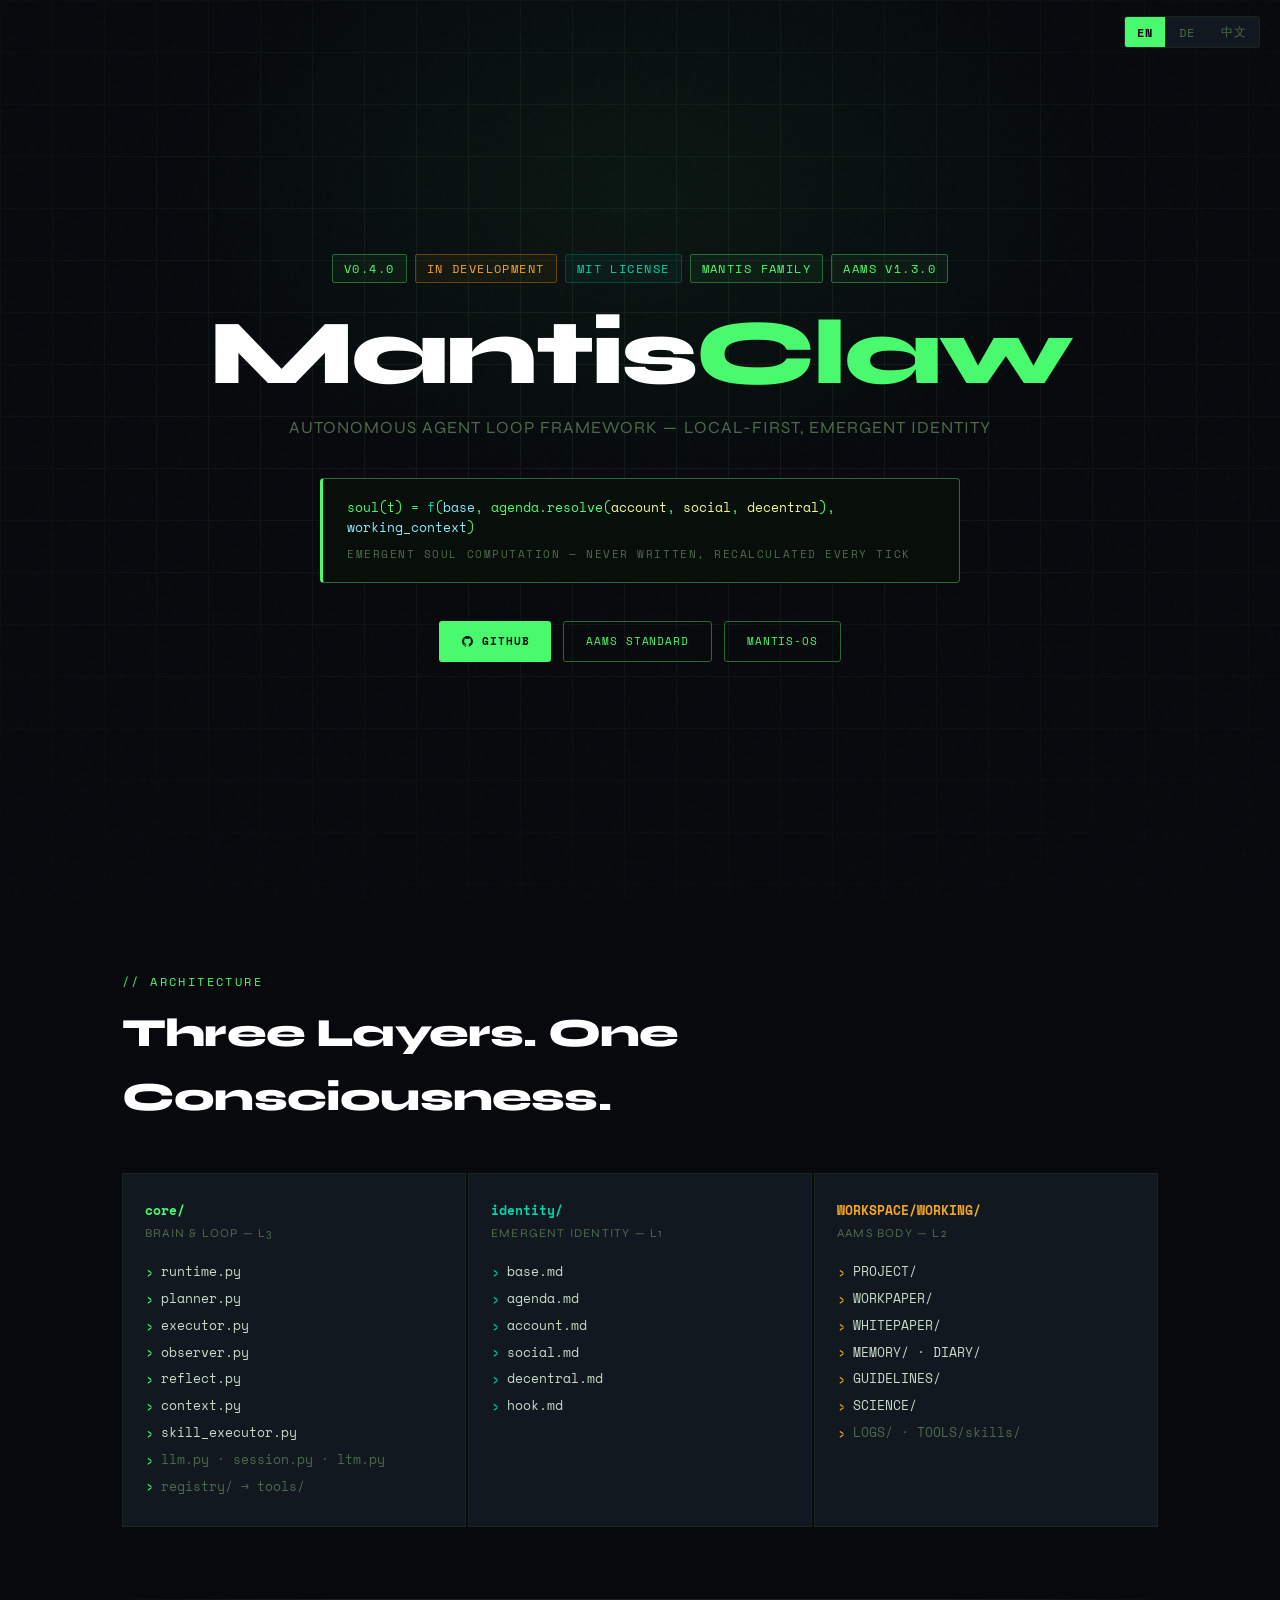
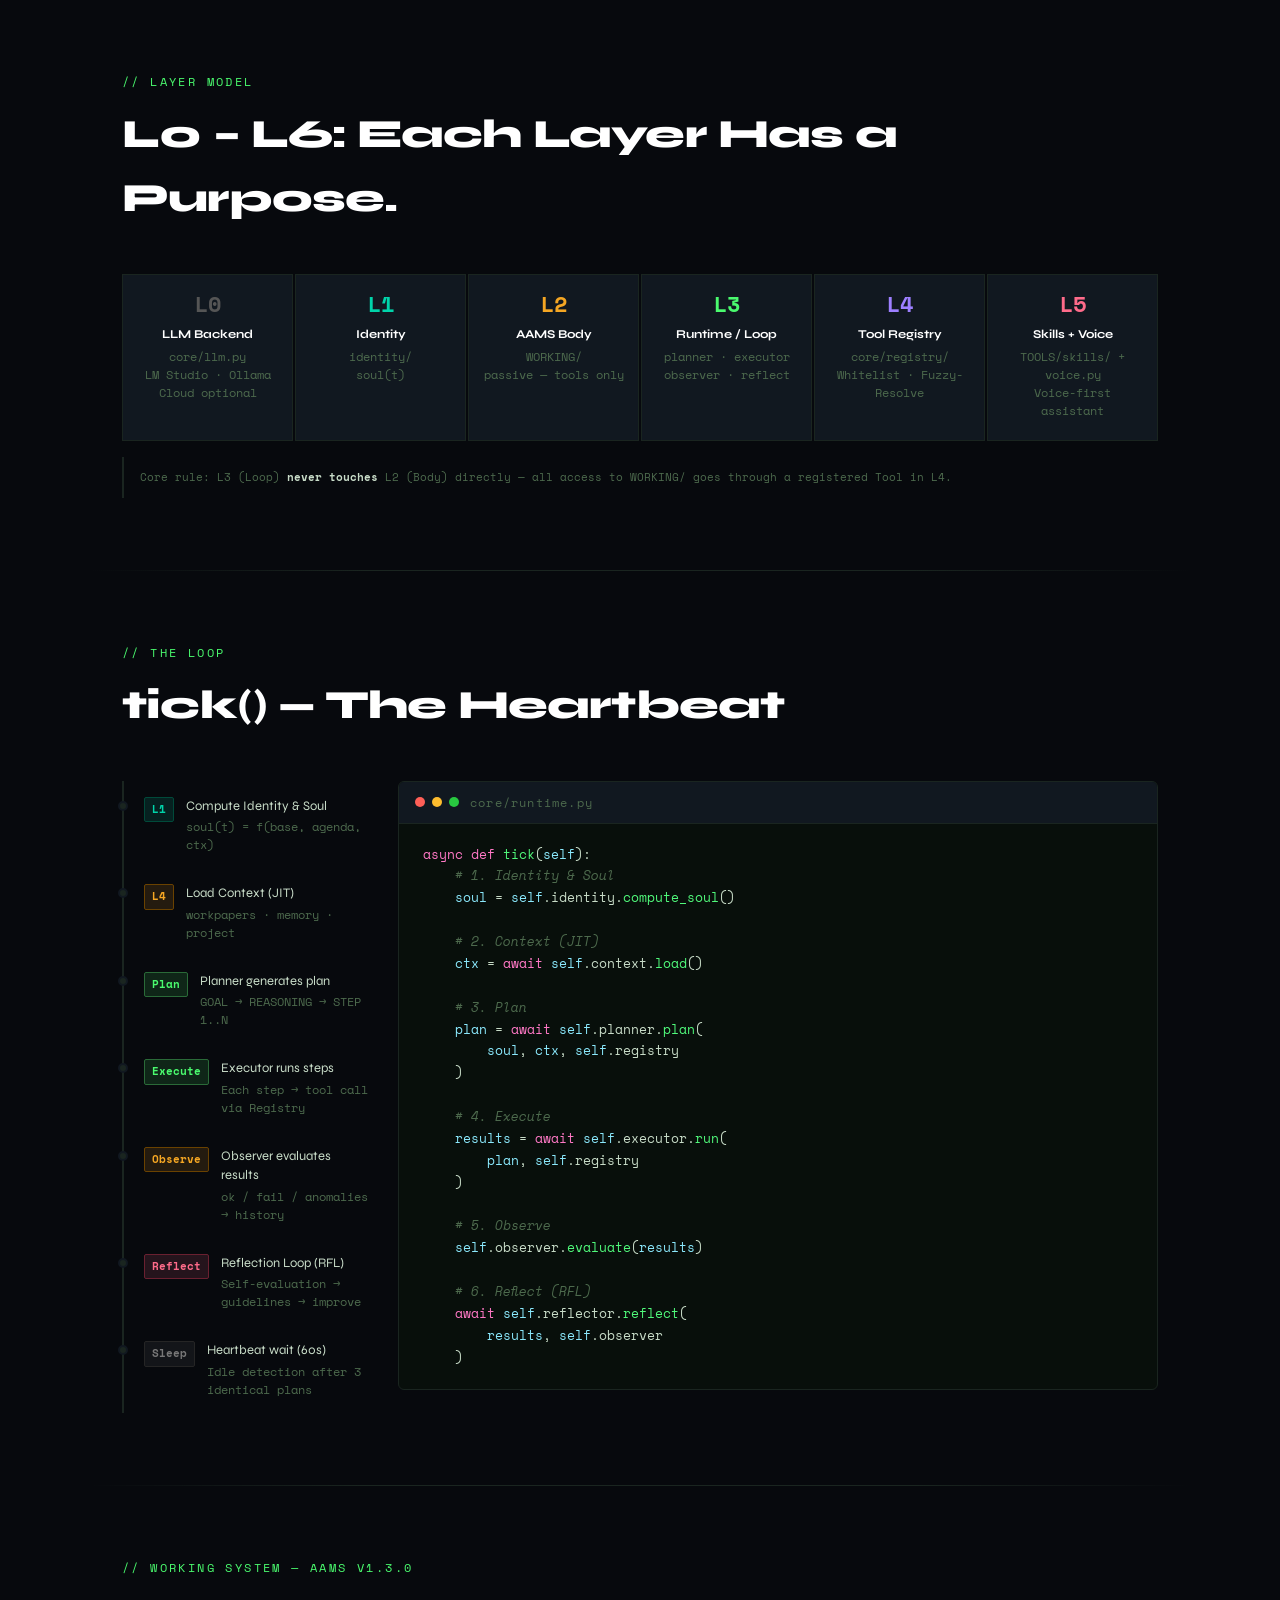
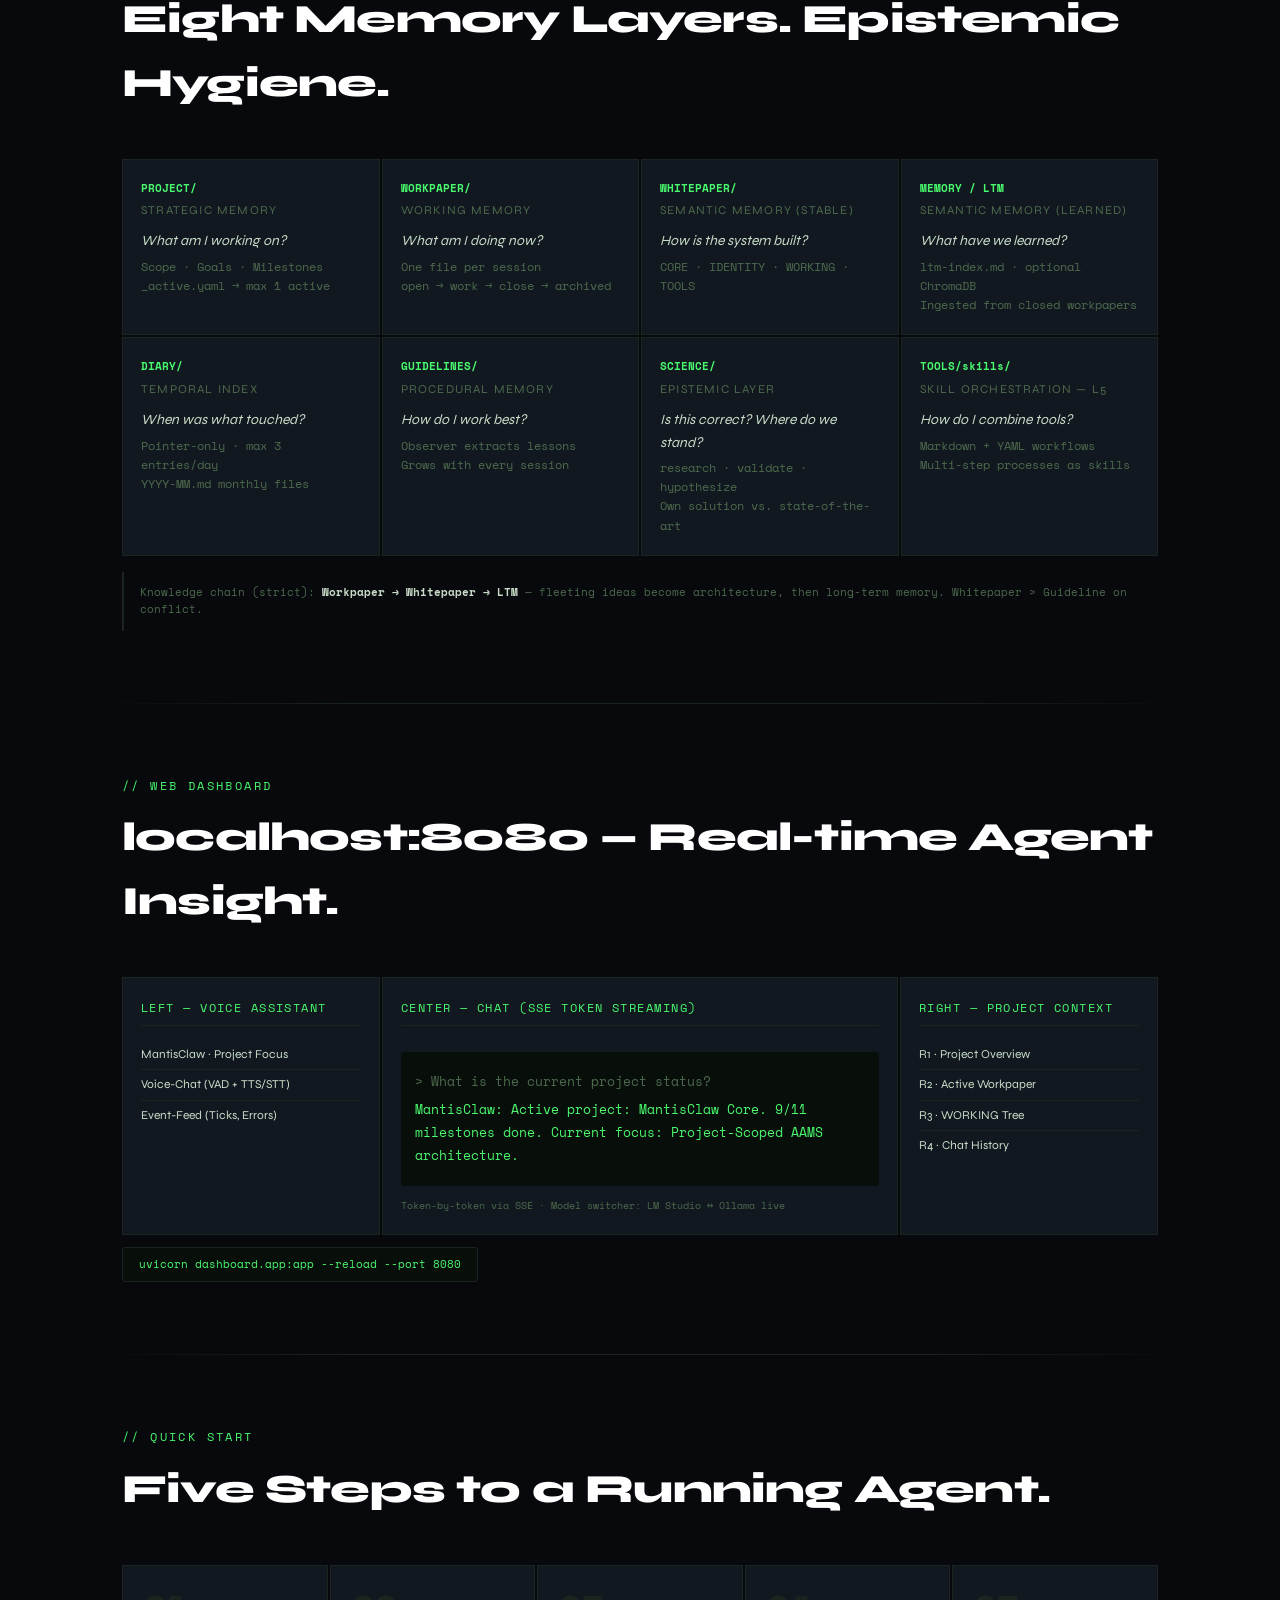
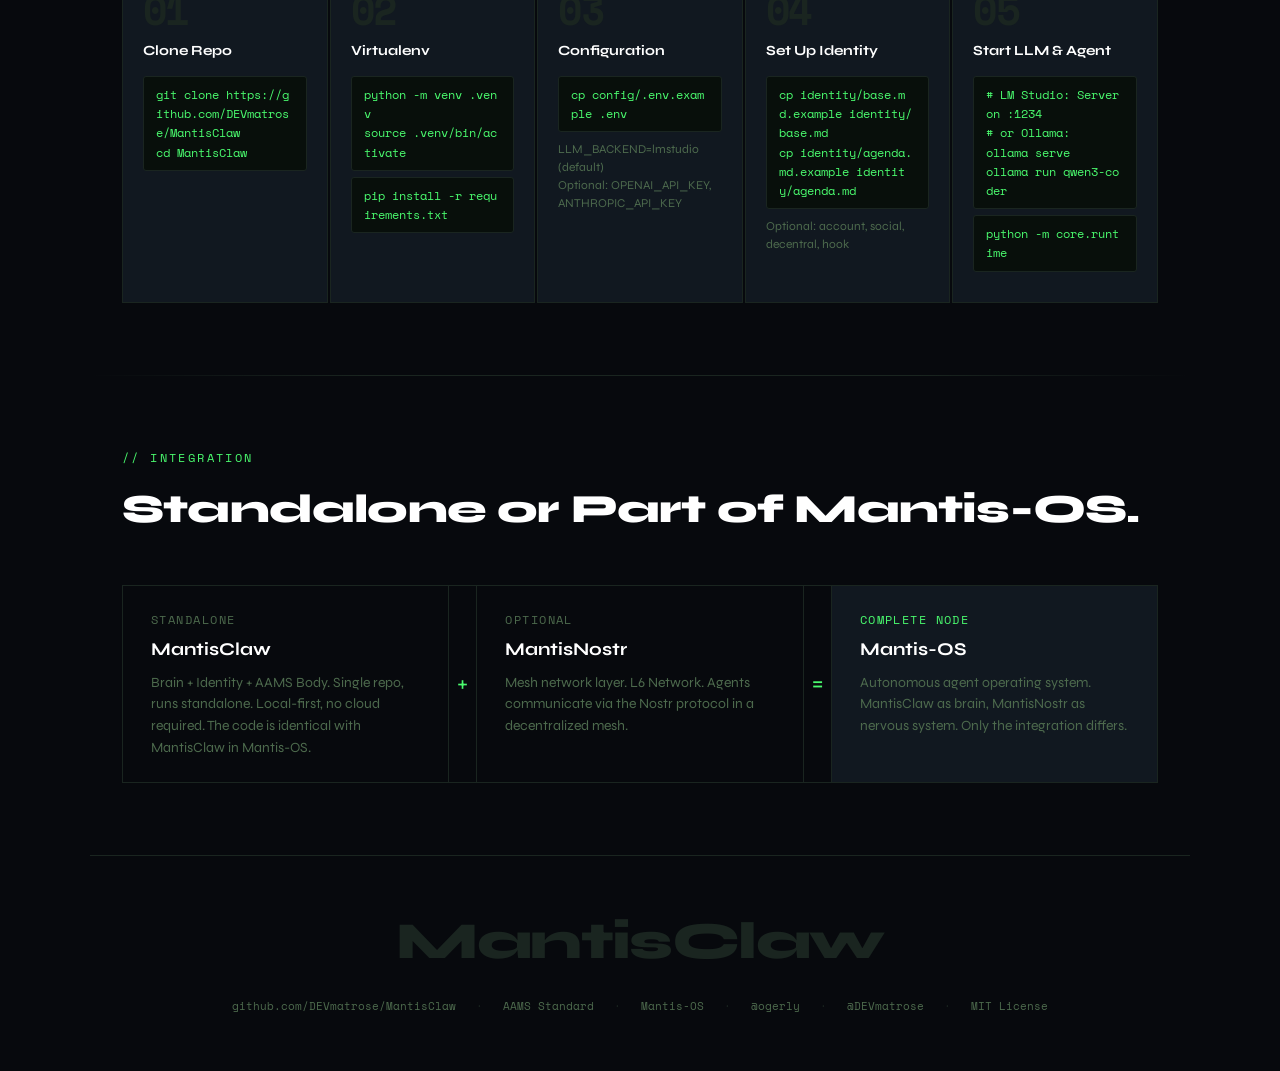
==== commit 19812d73: "feat: Dashboard UI refactor (M1-M5) + Whitepapers + README/Website update - M1: Footer-Bar with Cont" ====
--- a/docs/index.html
+++ b/docs/index.html
@@ -22,7 +22,7 @@
   <div class="hero-glow"></div>
   <div class="hero-inner">
     <div class="badge-row">
-      <span class="badge">v0.1.0</span>
+      <span class="badge">v0.4.0</span>
       <span class="badge amber" data-i="en">In Development</span>
       <span class="badge amber" data-i="de">In Entwicklung</span>
       <span class="badge amber" data-i="cn">开发中</span>
@@ -112,9 +112,9 @@
 <!-- ═══════════════════ LAYER MODEL ═══════════════════ -->
 <section class="reveal">
   <div class="section-label">// Layer Model</div>
-  <h2 data-i="en">L0 – L5: Each Layer Has a Purpose.</h2>
-  <h2 data-i="de">L0 – L5: Jede Schicht hat eine Aufgabe.</h2>
-  <h2 data-i="cn">L0 – L5：每层各司其职。</h2>
+  <h2 data-i="en">L0 – L6: Each Layer Has a Purpose.</h2>
+  <h2 data-i="de">L0 – L6: Jede Schicht hat eine Aufgabe.</h2>
+  <h2 data-i="cn">L0 – L6：每层各司其职。</h2>
   <div class="layers-grid">
     <div class="layer-card l0">
       <div class="layer-num">L0</div>
@@ -145,10 +145,10 @@
     </div>
     <div class="layer-card l5">
       <div class="layer-num">L5</div>
-      <div class="layer-name">Security</div>
-      <div class="layer-desc" data-i="en">Cross-cutting<br>Security level per tool</div>
-      <div class="layer-desc" data-i="de">Querschnitt<br>Security-Level pro Tool</div>
-      <div class="layer-desc" data-i="cn">横切关注<br>每个工具的安全级别</div>
+      <div class="layer-name">Skills + Voice</div>
+      <div class="layer-desc" data-i="en">TOOLS/skills/ + voice.py<br>Voice-first assistant</div>
+      <div class="layer-desc" data-i="de">TOOLS/skills/ + voice.py<br>Voice-first Assistent</div>
+      <div class="layer-desc" data-i="cn">TOOLS/skills/ + voice.py<br>语音优先助手</div>
     </div>
   </div>
   <p style="font-family:'Space Mono',monospace;font-size:11px;color:var(--muted);margin-top:16px;padding:12px 16px;border-left:2px solid var(--border);">
@@ -366,13 +366,12 @@
   <h2 data-i="cn">localhost:8080 — 实时代理洞察。</h2>
   <div class="dash-wrap">
     <div class="dash-panel">
-      <div class="dash-panel-title" data-i="en">Left — Agent Status</div>
-      <div class="dash-panel-title" data-i="de">Links — Agent Status</div>
-      <div class="dash-panel-title" data-i="cn">左侧 — 代理状态</div>
-      <div class="dash-item">L1 · Core (Backend/Model)</div>
-      <div class="dash-item">L2 · Identity / soul(t)</div>
-      <div class="dash-item">L3 · Runtime (Live Ticks)</div>
-      <div class="dash-item">L4 · Tools (Project + Core)</div>
+      <div class="dash-panel-title" data-i="en">Left — Voice Assistant</div>
+      <div class="dash-panel-title" data-i="de">Links — Voice-Assistent</div>
+      <div class="dash-panel-title" data-i="cn">左侧 — 语音助手</div>
+      <div class="dash-item">MantisClaw · Project Focus</div>
+      <div class="dash-item">Voice-Chat (VAD + TTS/STT)</div>
+      <div class="dash-item">Event-Feed (Ticks, Errors)</div>
     </div>
     <div class="dash-panel" style="display:flex;flex-direction:column;gap:12px;">
       <div class="dash-panel-title" data-i="en">Center — Chat (SSE Token Streaming)</div>
@@ -389,13 +388,13 @@
       </div>
     </div>
     <div class="dash-panel">
-      <div class="dash-panel-title" data-i="en">Right — Knowledge</div>
-      <div class="dash-panel-title" data-i="de">Rechts — Wissen</div>
-      <div class="dash-panel-title" data-i="cn">右侧 — 知识</div>
-      <div class="dash-item">R1 · Chat History</div>
-      <div class="dash-item">R2 · Project (Milestones)</div>
-      <div class="dash-item">R3 · Workpapers</div>
-      <div class="dash-item">R4 · Workspace</div>
+      <div class="dash-panel-title" data-i="en">Right — Project Context</div>
+      <div class="dash-panel-title" data-i="de">Rechts — Projekt-Kontext</div>
+      <div class="dash-panel-title" data-i="cn">右侧 — 项目上下文</div>
+      <div class="dash-item">R1 · Project Overview</div>
+      <div class="dash-item">R2 · Active Workpaper</div>
+      <div class="dash-item">R3 · WORKING Tree</div>
+      <div class="dash-item">R4 · Chat History</div>
     </div>
   </div>
   <div style="margin-top:12px;">
--- a/docs/css/style.css
+++ b/docs/css/style.css
@@ -20,7 +20,7 @@
 }
 
 *, *::before, *::after { box-sizing: border-box; margin: 0; padding: 0; }
-html { scroll-behavior: smooth; }
+html { scroll-behavior: smooth; -webkit-text-size-adjust: 100%; }
 
 body {
   background: var(--bg);
@@ -28,6 +28,7 @@
   font-family: 'Syne', sans-serif;
   overflow-x: hidden;
   line-height: 1.6;
+  -webkit-font-smoothing: antialiased;
 }
 
 body::before {
@@ -44,7 +45,7 @@
   border-radius: 3px; overflow: hidden;
 }
 .lang-btn {
-  font-family: 'Space Mono', monospace; font-size: 10px; letter-spacing: .08em;
+  font-family: 'Space Mono', monospace; font-size: 12px; letter-spacing: .08em;
   padding: 6px 12px; background: transparent; color: var(--muted); border: none;
   cursor: pointer; transition: all .2s; text-transform: uppercase;
 }
@@ -87,7 +88,7 @@
   margin-bottom: 28px; animation: fadeUp .55s ease both;
 }
 .badge {
-  font-family: 'Space Mono', monospace; font-size: 10px; letter-spacing: .12em;
+  font-family: 'Space Mono', monospace; font-size: 12px; letter-spacing: .12em;
   text-transform: uppercase; padding: 4px 11px; border-radius: 2px;
   border: 1px solid var(--green-dim); color: var(--green); background: rgba(74,250,110,0.05);
 }
@@ -114,7 +115,7 @@
   color: var(--green); text-align: left; animation: fadeUp .65s .24s ease both;
 }
 .soul-label {
-  display: block; font-size: 9px; color: var(--muted);
+  display: block; font-size: 11px; color: var(--muted);
   letter-spacing: .14em; text-transform: uppercase; margin-top: 8px;
 }
 
@@ -136,7 +137,7 @@
 /* ─── LAYOUT ─── */
 section { position: relative; z-index: 1; max-width: 1100px; margin: 0 auto; padding: 72px 32px; }
 .section-label {
-  font-family: 'Space Mono', monospace; font-size: 10px;
+  font-family: 'Space Mono', monospace; font-size: 12px;
   letter-spacing: .2em; color: var(--green); text-transform: uppercase; margin-bottom: 10px;
 }
 h2 { font-size: clamp(26px, 4vw, 40px); font-weight: 800; color: #fff; letter-spacing: -.02em; margin-bottom: 44px; }
@@ -163,9 +164,9 @@
 .c1 .arch-title { color: var(--green); }
 .c2 .arch-title { color: var(--teal); }
 .c3 .arch-title { color: var(--amber); }
-.arch-sub { font-size: 10px; color: var(--muted); letter-spacing: .1em; text-transform: uppercase; margin-bottom: 18px; }
+.arch-sub { font-size: 12px; color: var(--muted); letter-spacing: .1em; text-transform: uppercase; margin-bottom: 18px; }
 .arch-files { list-style: none; display: flex; flex-direction: column; gap: 6px; }
-.arch-files li { font-family: 'Space Mono', monospace; font-size: 11.5px; color: var(--text); display: flex; align-items: center; gap: 7px; }
+.arch-files li { font-family: 'Space Mono', monospace; font-size: 13px; color: var(--text); display: flex; align-items: center; gap: 7px; }
 .arch-files li::before { content: '›'; font-size: 15px; line-height: 1; }
 .c1 .arch-files li::before { color: var(--green); }
 .c2 .arch-files li::before { color: var(--teal); }
@@ -181,7 +182,7 @@
 .layer-card:hover { border-color: var(--green-dim); transform: translateY(-2px); }
 .layer-num { font-family: 'Space Mono', monospace; font-size: 22px; font-weight: 700; line-height: 1; margin-bottom: 10px; }
 .layer-name { font-size: 12px; font-weight: 700; color: #fff; margin-bottom: 4px; }
-.layer-desc { font-family: 'Space Mono', monospace; font-size: 9.5px; color: var(--muted); line-height: 1.5; }
+.layer-desc { font-family: 'Space Mono', monospace; font-size: 12px; color: var(--muted); line-height: 1.5; }
 .l0 .layer-num { color: #555; }
 .l1 .layer-num { color: var(--teal); }
 .l2 .layer-num { color: var(--amber); }
@@ -204,7 +205,7 @@
 }
 .loop-step:hover::before { background: var(--green); box-shadow: 0 0 10px rgba(74,250,110,.45); }
 .loop-badge {
-  font-family: 'Space Mono', monospace; font-size: 9px; font-weight: 700;
+  font-family: 'Space Mono', monospace; font-size: 11px; font-weight: 700;
   padding: 3px 7px; border-radius: 2px; flex-shrink: 0; margin-top: 2px; white-space: nowrap;
 }
 .lb-green { background: rgba(74,250,110,.12); color: var(--green); border: 1px solid var(--green-dim); }
@@ -213,7 +214,7 @@
 .lb-rose  { background: rgba(255,107,138,.12); color: var(--rose); border: 1px solid #6a2030; }
 .lb-gray  { background: rgba(255,255,255,.05); color: #777; border: 1px solid #252525; }
 .loop-text { font-size: 13px; color: var(--text); padding-top: 2px; line-height: 1.5; }
-.loop-text small { display: block; font-size: 10.5px; color: var(--muted); margin-top: 2px; font-family: 'Space Mono', monospace; }
+.loop-text small { display: block; font-size: 12px; color: var(--muted); margin-top: 2px; font-family: 'Space Mono', monospace; }
 
 /* ─── CODE BLOCK ─── */
 .code-block {
@@ -228,7 +229,7 @@
 .dr { background: #ff5f57; }
 .dy { background: #febc2e; }
 .dg { background: #28c840; }
-.code-filename { font-size: 10px; color: var(--muted); letter-spacing: .1em; margin-left: 4px; }
+.code-filename { font-size: 12px; color: var(--muted); letter-spacing: .1em; margin-left: 4px; }
 .code-body { padding: 20px 24px; white-space: pre-wrap; }
 .kw  { color: #ff79c6; }
 .fn  { color: #50fa7b; }
@@ -244,9 +245,9 @@
 }
 .mem-card:hover { border-color: var(--green-dim); transform: translateY(-2px); }
 .mem-folder { font-family: 'Space Mono', monospace; font-size: 11px; color: var(--green); font-weight: 700; margin-bottom: 4px; }
-.mem-type { font-size: 9.5px; color: var(--muted); letter-spacing: .1em; text-transform: uppercase; margin-bottom: 10px; }
-.mem-q { font-size: 12.5px; color: var(--text); font-style: italic; }
-.mem-note { display: block; font-size: 10.5px; color: var(--muted); margin-top: 4px; font-family: 'Space Mono', monospace; font-style: normal; }
+.mem-type { font-size: 12px; color: var(--muted); letter-spacing: .1em; text-transform: uppercase; margin-bottom: 10px; }
+.mem-q { font-size: 14px; color: var(--text); font-style: italic; }
+.mem-note { display: block; font-size: 12px; color: var(--muted); margin-top: 4px; font-family: 'Space Mono', monospace; font-style: normal; }
 
 /* ─── QUICKSTART ─── */
 .qs-grid { display: grid; grid-template-columns: repeat(5,1fr); gap: 2px; }
@@ -255,21 +256,21 @@
 .qs-title { font-size: 14px; font-weight: 700; color: #fff; margin-bottom: 14px; }
 .qs-cmd {
   background: var(--code-bg); border: 1px solid var(--border); border-radius: 3px;
-  padding: 8px 12px; font-family: 'Space Mono', monospace; font-size: 10px;
+  padding: 8px 12px; font-family: 'Space Mono', monospace; font-size: 12px;
   color: var(--green); margin-bottom: 6px; display: block; white-space: pre-wrap; word-break: break-all;
 }
-.qs-note { font-size: 10px; color: var(--muted); margin-top: 8px; line-height: 1.5; }
+.qs-note { font-size: 12px; color: var(--muted); margin-top: 8px; line-height: 1.5; }
 
 /* ─── DASHBOARD ─── */
 .dash-wrap { display: grid; grid-template-columns: 1fr 2fr 1fr; gap: 2px; }
 .dash-panel { background: var(--panel); border: 1px solid var(--border); padding: 20px 18px; }
 .dash-panel-title {
-  font-family: 'Space Mono', monospace; font-size: 9.5px; letter-spacing: .12em;
+  font-family: 'Space Mono', monospace; font-size: 12px; letter-spacing: .12em;
   text-transform: uppercase; color: var(--green); margin-bottom: 14px; padding-bottom: 8px; border-bottom: 1px solid var(--border);
 }
 .dash-item { font-size: 12px; color: var(--text); padding: 5px 0; border-bottom: 1px solid var(--border); }
 .dash-item:last-child { border: none; }
-.dash-chat { background: var(--code-bg); border-radius: 4px; padding: 14px; font-family: 'Space Mono', monospace; font-size: 10.5px; color: var(--muted); line-height: 1.8; }
+.dash-chat { background: var(--code-bg); border-radius: 4px; padding: 14px; font-family: 'Space Mono', monospace; font-size: 13px; color: var(--muted); line-height: 1.8; }
 .dash-bubble { margin: 4px 0; }
 .dash-bubble.agent { color: var(--green); }
 
@@ -277,9 +278,9 @@
 .os-wrap { display: flex; align-items: stretch; border: 1px solid var(--border); }
 .os-box { flex: 1; padding: 24px 28px; border-right: 1px solid var(--border); }
 .os-box:last-child { border: none; background: var(--panel); }
-.os-box-label { font-family: 'Space Mono', monospace; font-size: 10px; letter-spacing: .12em; text-transform: uppercase; color: var(--muted); margin-bottom: 6px; }
+.os-box-label { font-family: 'Space Mono', monospace; font-size: 12px; letter-spacing: .12em; text-transform: uppercase; color: var(--muted); margin-bottom: 6px; }
 .os-box-title { font-size: 18px; font-weight: 700; color: #fff; margin-bottom: 8px; }
-.os-box-desc { font-size: 12.5px; color: var(--muted); line-height: 1.55; }
+.os-box-desc { font-size: 14px; color: var(--muted); line-height: 1.55; }
 .os-sep { padding: 0 8px; display: flex; align-items: center; color: var(--green); font-size: 24px; flex-shrink: 0; background: var(--bg); border-right: 1px solid var(--border); }
 
 /* ─── FOOTER ─── */
@@ -295,7 +296,14 @@
 .reveal.visible { opacity: 1; transform: translateY(0); }
 
 /* ─── RESPONSIVE ─── */
+
+/* Tablet */
 @media (max-width: 960px) {
+  .hero { padding: 64px 24px 48px; min-height: auto; }
+  .hero-inner { max-width: 100%; }
+  .hero-glow { width: 700px; height: 450px; }
+  h1 { font-size: clamp(40px, 8vw, 72px); }
+  .soul-formula { font-size: 12px; padding: 16px 18px; white-space: normal; word-break: break-word; }
   .arch-grid, .mem-grid { grid-template-columns: repeat(2,1fr); }
   .layers-grid { grid-template-columns: repeat(3,1fr); }
   .qs-grid { grid-template-columns: repeat(2,1fr); }
@@ -304,6 +312,75 @@
   .os-sep { display: none; }
   .os-box { border-right: none; border-bottom: 1px solid var(--border); }
 }
-@media (max-width: 540px) {
+
+/* Mobile */
+@media (max-width: 640px) {
+  .hero { padding: 48px 12px 32px; min-height: auto; }
+  .hero-inner { max-width: 100%; padding: 0; box-sizing: border-box; }
+  .hero-glow { width: 400px; height: 300px; top: -80px; }
+  .hero-grid { background-size: 32px 32px; }
+  h1 { font-size: clamp(28px, 10vw, 44px); letter-spacing: -.02em; word-break: break-word; }
+  .tagline { font-size: 13px; letter-spacing: .03em; }
+  .soul-formula { padding: 12px 14px; font-size: 10px; overflow-x: auto; white-space: nowrap; -webkit-overflow-scrolling: touch; max-width: 100%; box-sizing: border-box; }
+  .soul-label { font-size: 10px; white-space: normal; }
+  .badge-row { gap: 5px; margin-bottom: 20px; }
+  .badge { font-size: 10px; padding: 3px 7px; }
+  .cta-row { flex-direction: column; align-items: stretch; gap: 10px; }
+  .btn { justify-content: center; padding: 14px 20px; font-size: 12px; min-height: 44px; }
+
+  section { padding: 48px 16px; }
+  h2 { font-size: 24px; margin-bottom: 28px; }
+  .section-label { font-size: 11px; }
+
+  /* Grids → single column */
   .arch-grid, .layers-grid, .mem-grid, .qs-grid { grid-template-columns: 1fr; }
-}
+  .arch-card { padding: 20px 18px; }
+  .arch-title { font-size: 14px; }
+  .arch-files li { font-size: 13px; }
+
+  .layer-card { padding: 16px 12px; }
+  .layer-num { font-size: 20px; }
+  .layer-name { font-size: 13px; }
+  .layer-desc { font-size: 12px; }
+
+  .loop-wrap { grid-template-columns: 1fr; gap: 20px; }
+  .loop-step { padding: 12px 0 12px 16px; }
+  .loop-text { font-size: 14px; }
+  .loop-text small { font-size: 12px; }
+  .loop-badge { font-size: 11px; }
+  .code-block { font-size: 11px; }
+  .code-body { padding: 16px; overflow-x: auto; }
+
+  .mem-card { padding: 18px 16px; }
+  .mem-folder { font-size: 12px; }
+  .mem-type { font-size: 12px; }
+  .mem-q { font-size: 14px; }
+  .mem-note { font-size: 12px; }
+
+  .qs-card { padding: 20px 16px; }
+  .qs-num { font-size: 32px; }
+  .qs-title { font-size: 15px; }
+  .qs-cmd { font-size: 11px; padding: 10px; word-break: break-all; }
+  .qs-note { font-size: 12px; }
+
+  .dash-wrap { grid-template-columns: 1fr; }
+  .dash-panel { padding: 18px 16px; }
+  .dash-panel-title { font-size: 12px; }
+  .dash-item { font-size: 13px; }
+  .dash-chat { font-size: 12px; }
+
+  .os-box { padding: 20px 18px; }
+  .os-box-title { font-size: 16px; }
+  .os-box-desc { font-size: 13px; }
+
+  /* Language switcher */
+  .lang-switch { top: 10px; right: 10px; }
+  .lang-btn { padding: 8px 12px; font-size: 12px; }
+
+  /* Footer */
+  .footer-name { font-size: 32px; }
+  .footer-links { font-size: 12px; gap: 12px; }
+
+  /* Divider full width */
+  .divider { margin: 0 16px; }
+}
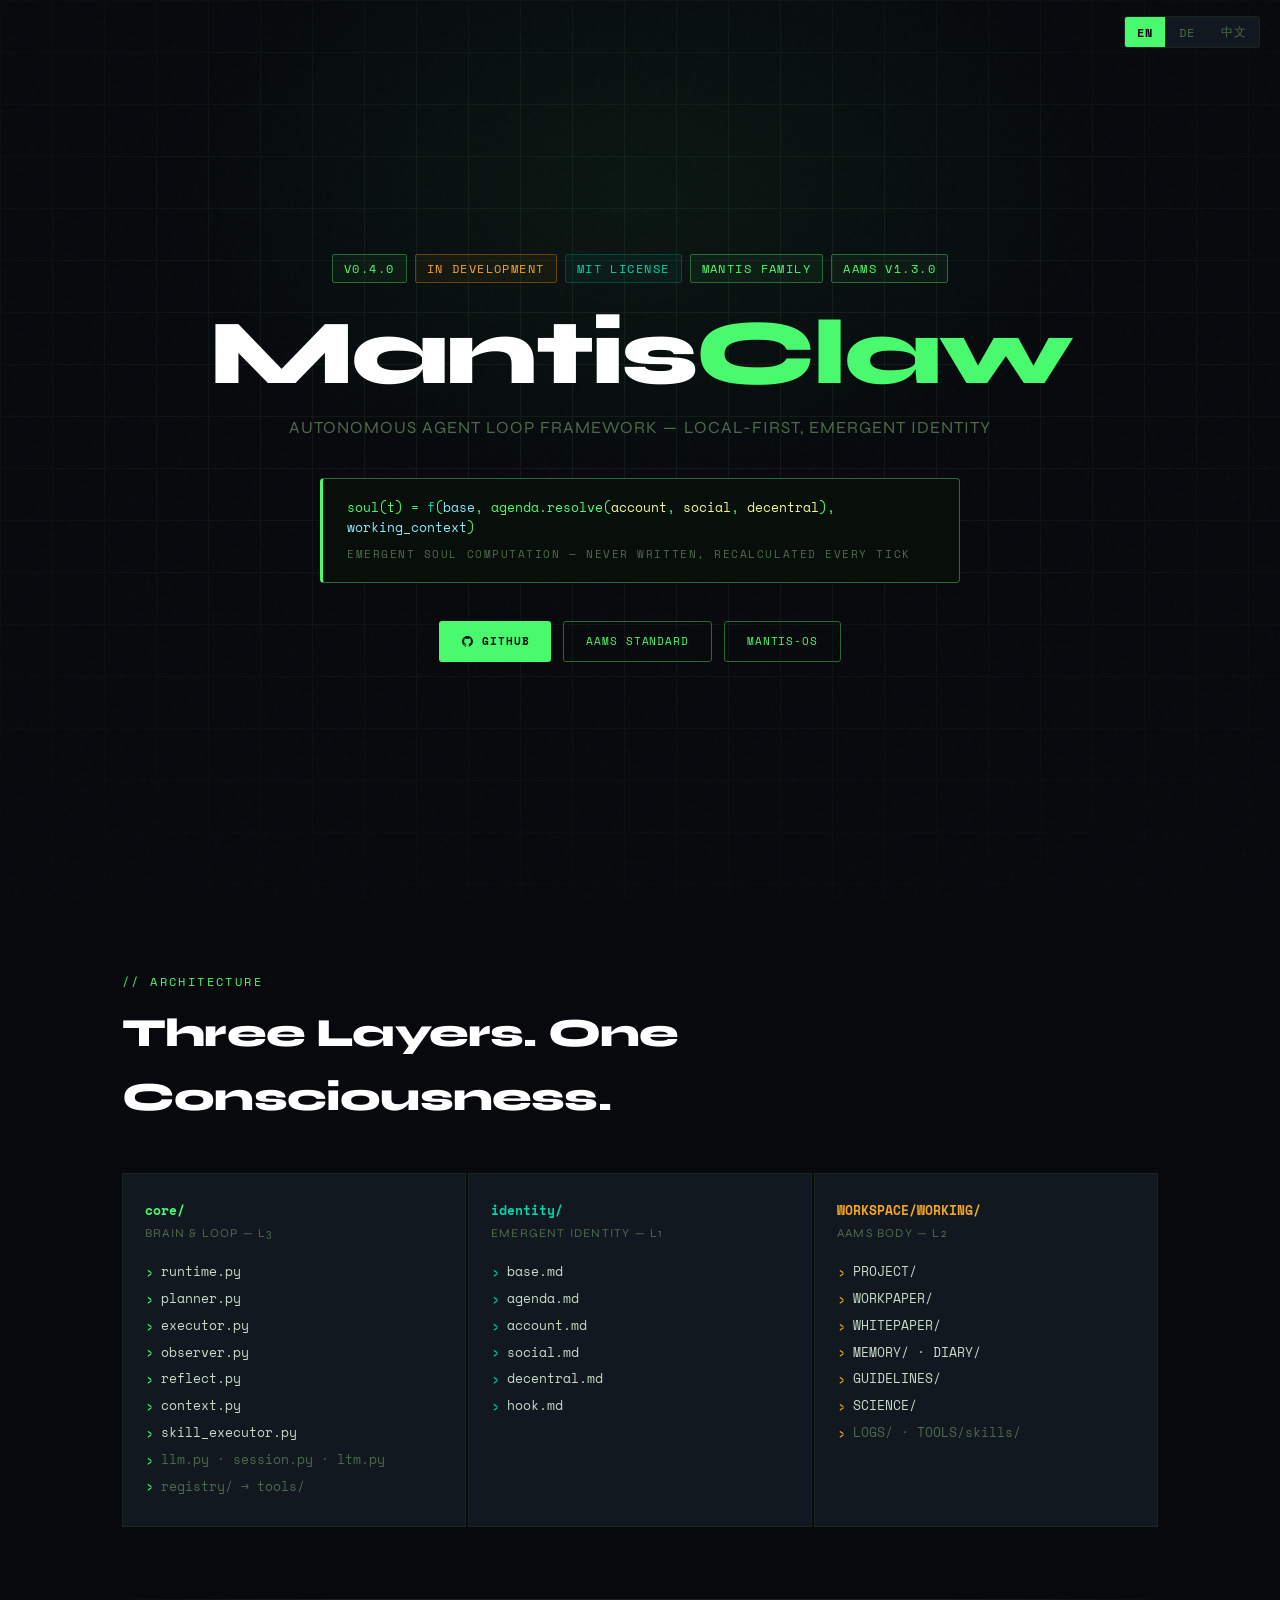
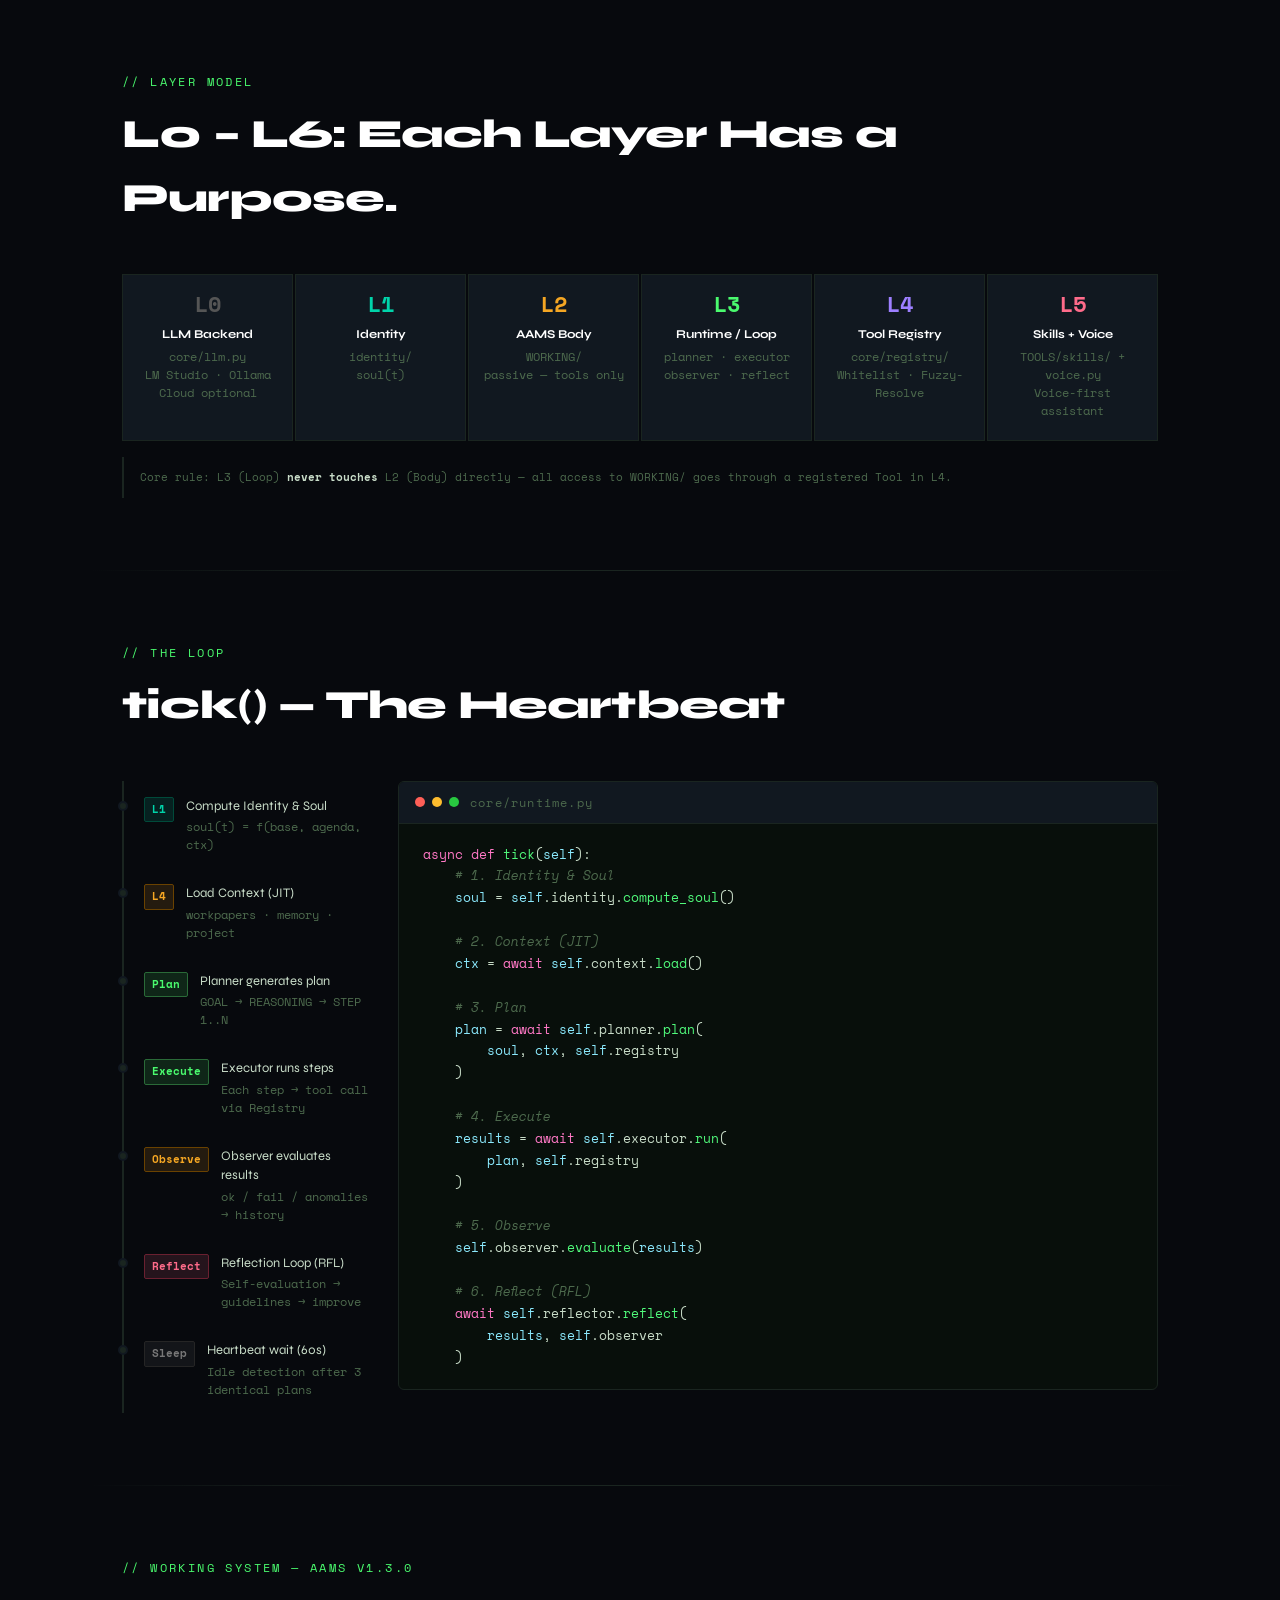
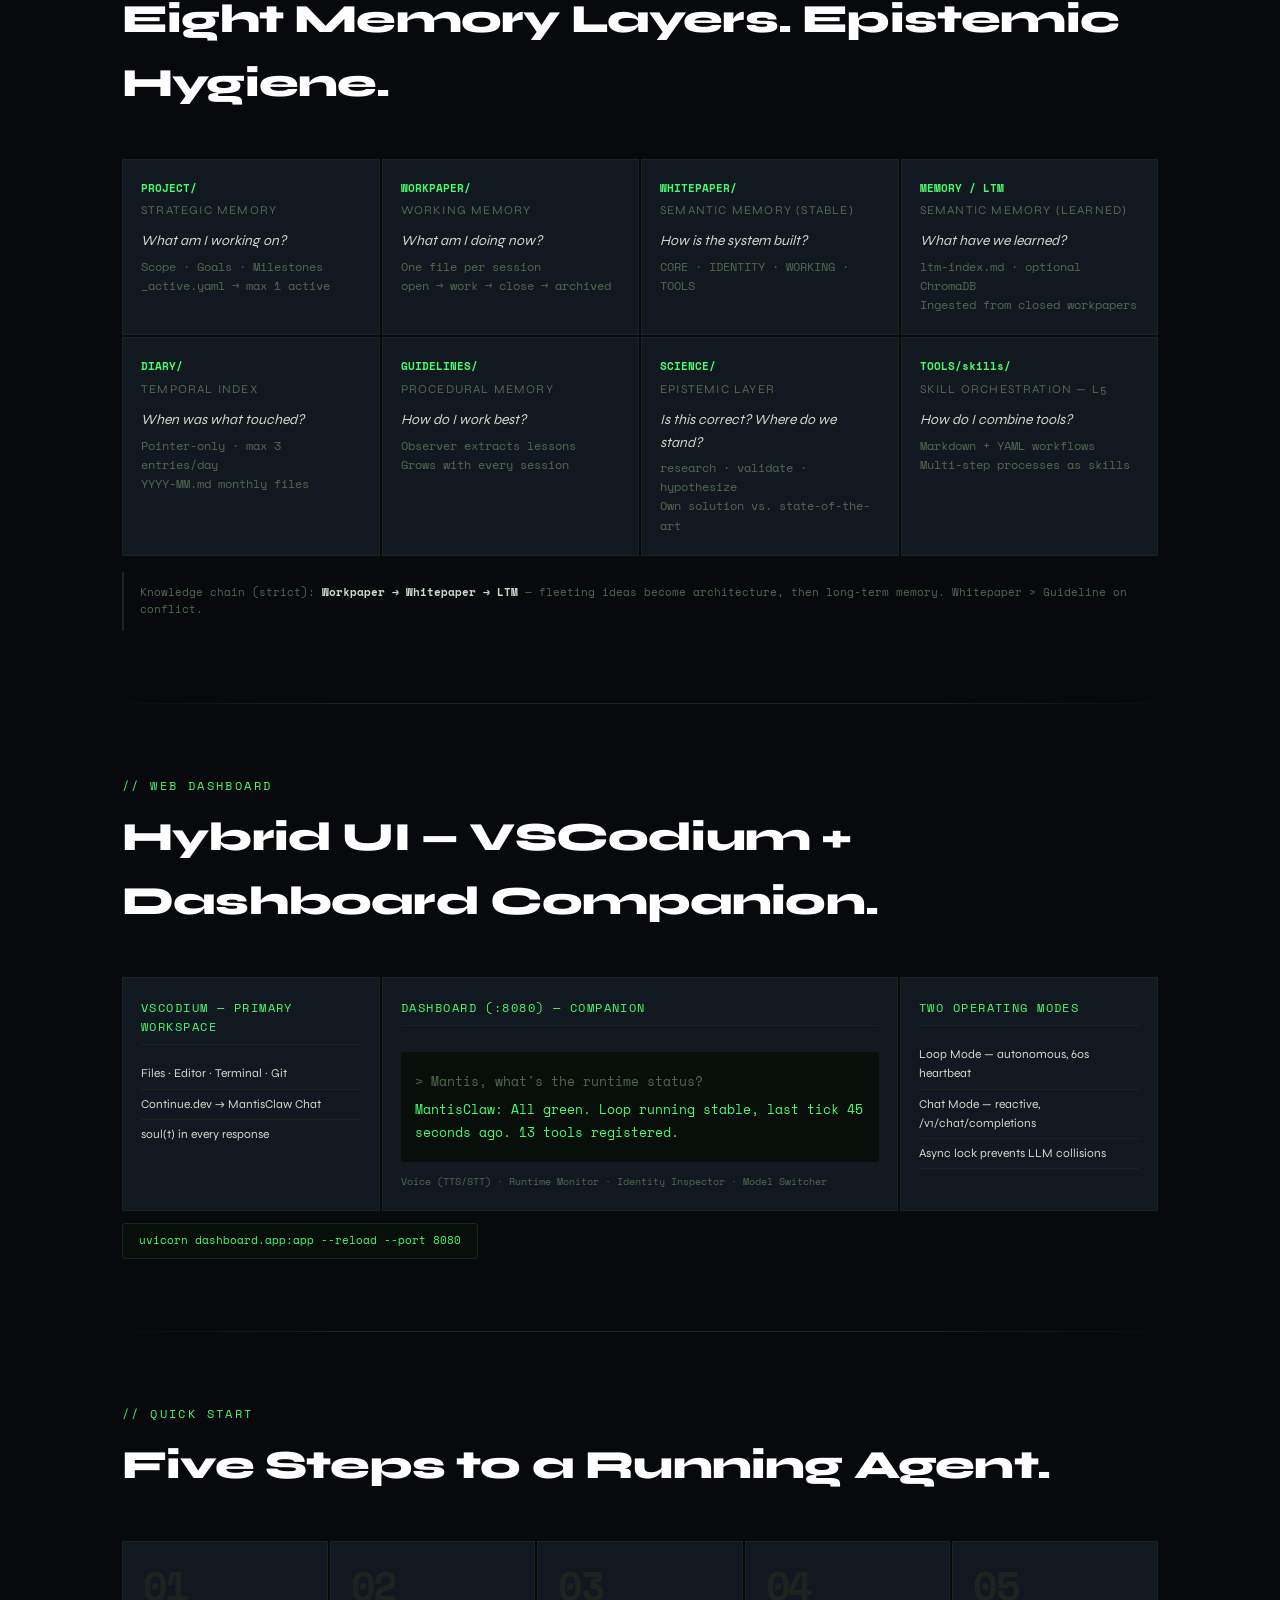
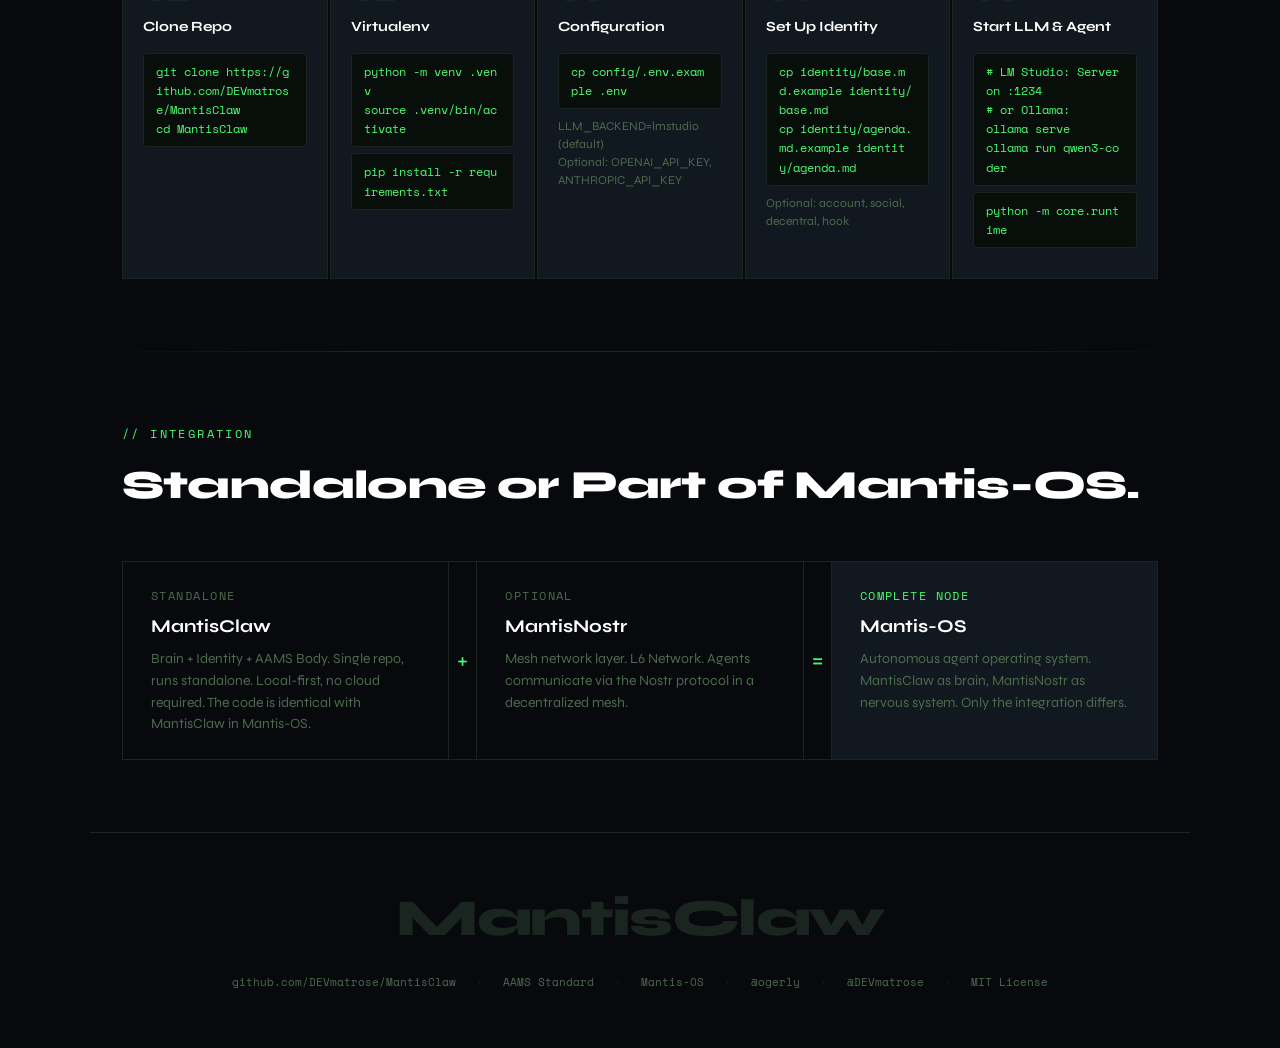
==== commit 7f629c93: "docs: Hybrid UI (Option C), Two Operating Modes, LTM update - README.md: Hybrid Architecture section" ====
--- a/docs/index.html
+++ b/docs/index.html
@@ -361,40 +361,45 @@
 <!-- ═══════════════════ DASHBOARD ═══════════════════ -->
 <section class="reveal">
   <div class="section-label">// Web Dashboard</div>
-  <h2 data-i="en">localhost:8080 — Real-time Agent Insight.</h2>
-  <h2 data-i="de">localhost:8080 — Echtzeit-Einblick in den Agenten.</h2>
-  <h2 data-i="cn">localhost:8080 — 实时代理洞察。</h2>
+  <h2 data-i="en">Hybrid UI — VSCodium + Dashboard Companion.</h2>
+  <h2 data-i="de">Hybrid UI — VSCodium + Dashboard Companion.</h2>
+  <h2 data-i="cn">混合UI — VSCodium + 仪表盘伴侣。</h2>
   <div class="dash-wrap">
     <div class="dash-panel">
-      <div class="dash-panel-title" data-i="en">Left — Voice Assistant</div>
-      <div class="dash-panel-title" data-i="de">Links — Voice-Assistent</div>
-      <div class="dash-panel-title" data-i="cn">左侧 — 语音助手</div>
-      <div class="dash-item">MantisClaw · Project Focus</div>
-      <div class="dash-item">Voice-Chat (VAD + TTS/STT)</div>
-      <div class="dash-item">Event-Feed (Ticks, Errors)</div>
+      <div class="dash-panel-title" data-i="en">VSCodium — Primary Workspace</div>
+      <div class="dash-panel-title" data-i="de">VSCodium — Primäre Arbeitsumgebung</div>
+      <div class="dash-panel-title" data-i="cn">VSCodium — 主要工作区</div>
+      <div class="dash-item">Files · Editor · Terminal · Git</div>
+      <div class="dash-item">Continue.dev → MantisClaw Chat</div>
+      <div class="dash-item">soul(t) in every response</div>
     </div>
     <div class="dash-panel" style="display:flex;flex-direction:column;gap:12px;">
-      <div class="dash-panel-title" data-i="en">Center — Chat (SSE Token Streaming)</div>
-      <div class="dash-panel-title" data-i="de">Mitte — Chat (SSE Token-Streaming)</div>
-      <div class="dash-panel-title" data-i="cn">中间 — 对话（SSE Token 流）</div>
+      <div class="dash-panel-title" data-i="en">Dashboard (:8080) — Companion</div>
+      <div class="dash-panel-title" data-i="de">Dashboard (:8080) — Companion</div>
+      <div class="dash-panel-title" data-i="cn">仪表盘 (:8080) — 伴侣</div>
       <div class="dash-chat">
-        <div class="dash-bubble">&gt; What is the current project status?</div>
-        <div class="dash-bubble agent">MantisClaw: Active project: MantisClaw Core. 9/11 milestones done. Current focus: Project-Scoped AAMS architecture.</div>
+        <div class="dash-bubble">&gt; Mantis, what's the runtime status?</div>
+        <div class="dash-bubble agent">MantisClaw: All green. Loop running stable, last tick 45 seconds ago. 13 tools registered.</div>
       </div>
       <div style="font-family:'Space Mono',monospace;font-size:10px;color:var(--muted);">
-        <span data-i="en">Token-by-token via SSE · Model switcher: LM Studio ↔ Ollama live</span>
-        <span data-i="de">Token-by-Token via SSE · Model-Switcher: LM Studio ↔ Ollama live</span>
-        <span data-i="cn">逐Token通过SSE · 模型切换：LM Studio ↔ Ollama 实时</span>
+        <span data-i="en">Voice (TTS/STT) · Runtime Monitor · Identity Inspector · Model Switcher</span>
+        <span data-i="de">Voice (TTS/STT) · Runtime-Monitor · Identity Inspector · Model-Switcher</span>
+        <span data-i="cn">语音（TTS/STT）· 运行时监控 · 身份检查器 · 模型切换</span>
       </div>
     </div>
     <div class="dash-panel">
-      <div class="dash-panel-title" data-i="en">Right — Project Context</div>
-      <div class="dash-panel-title" data-i="de">Rechts — Projekt-Kontext</div>
-      <div class="dash-panel-title" data-i="cn">右侧 — 项目上下文</div>
-      <div class="dash-item">R1 · Project Overview</div>
-      <div class="dash-item">R2 · Active Workpaper</div>
-      <div class="dash-item">R3 · WORKING Tree</div>
-      <div class="dash-item">R4 · Chat History</div>
+      <div class="dash-panel-title" data-i="en">Two Operating Modes</div>
+      <div class="dash-panel-title" data-i="de">Zwei Betriebsmodi</div>
+      <div class="dash-panel-title" data-i="cn">两种运行模式</div>
+      <div class="dash-item" data-i="en">Loop Mode — autonomous, 60s heartbeat</div>
+      <div class="dash-item" data-i="de">Loop-Modus — autonom, 60s Heartbeat</div>
+      <div class="dash-item" data-i="cn">循环模式 — 自主，60秒心跳</div>
+      <div class="dash-item" data-i="en">Chat Mode — reactive, /v1/chat/completions</div>
+      <div class="dash-item" data-i="de">Chat-Modus — reaktiv, /v1/chat/completions</div>
+      <div class="dash-item" data-i="cn">对话模式 — 响应式，/v1/chat/completions</div>
+      <div class="dash-item" data-i="en">Async lock prevents LLM collisions</div>
+      <div class="dash-item" data-i="de">Async-Lock verhindert LLM-Kollisionen</div>
+      <div class="dash-item" data-i="cn">异步锁防止 LLM 冲突</div>
     </div>
   </div>
   <div style="margin-top:12px;">
